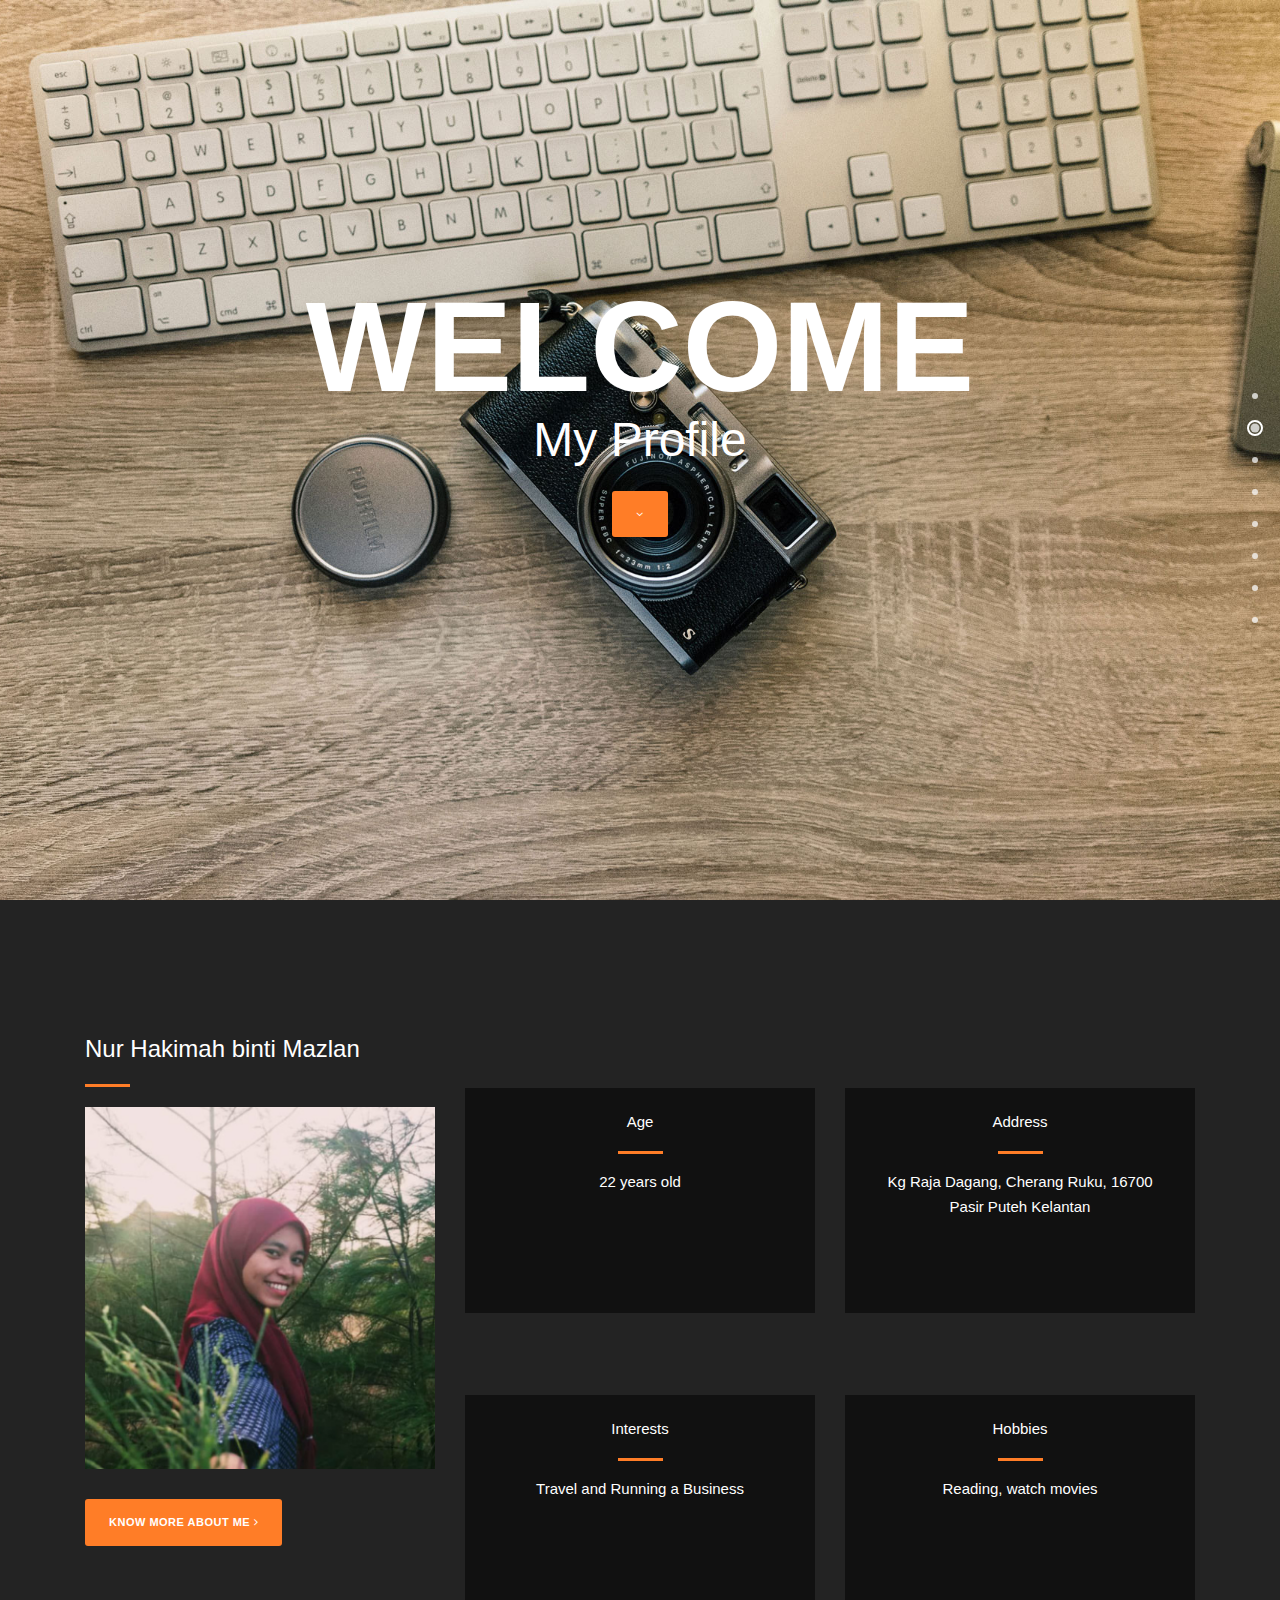
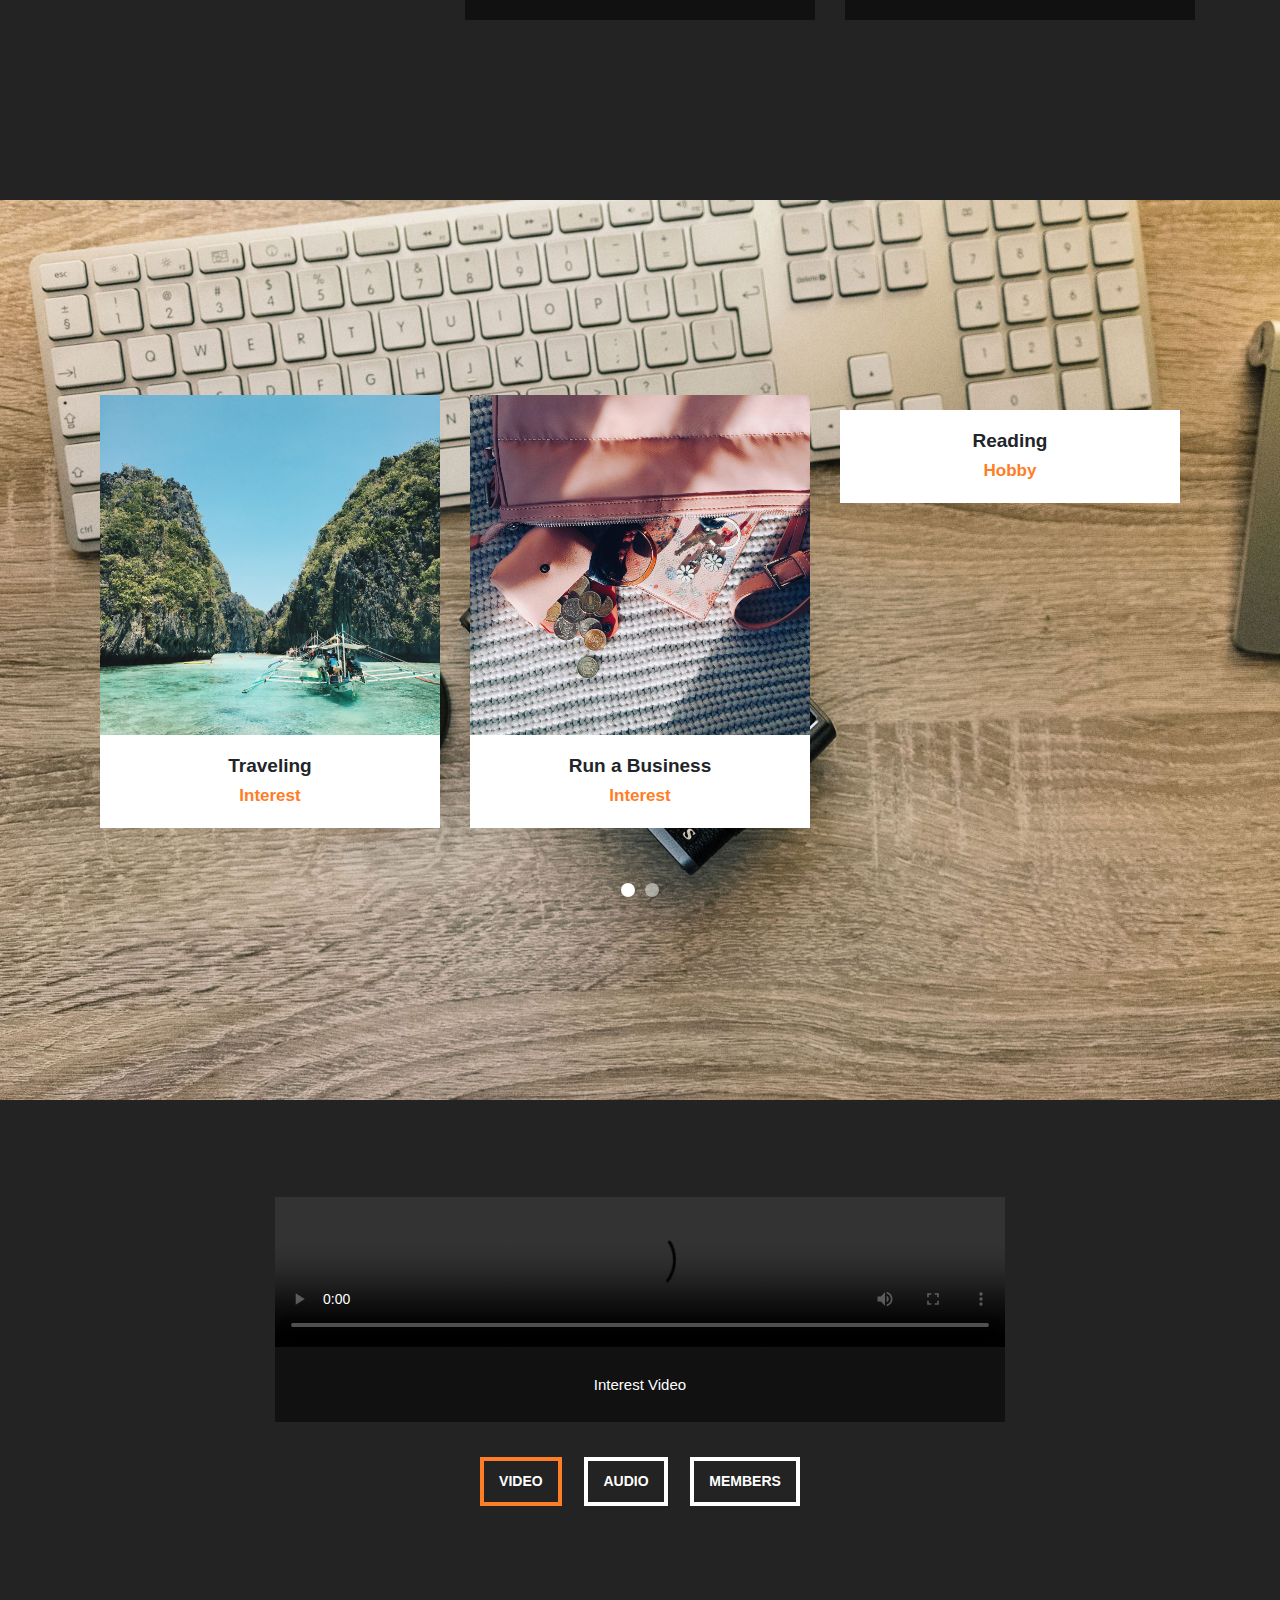
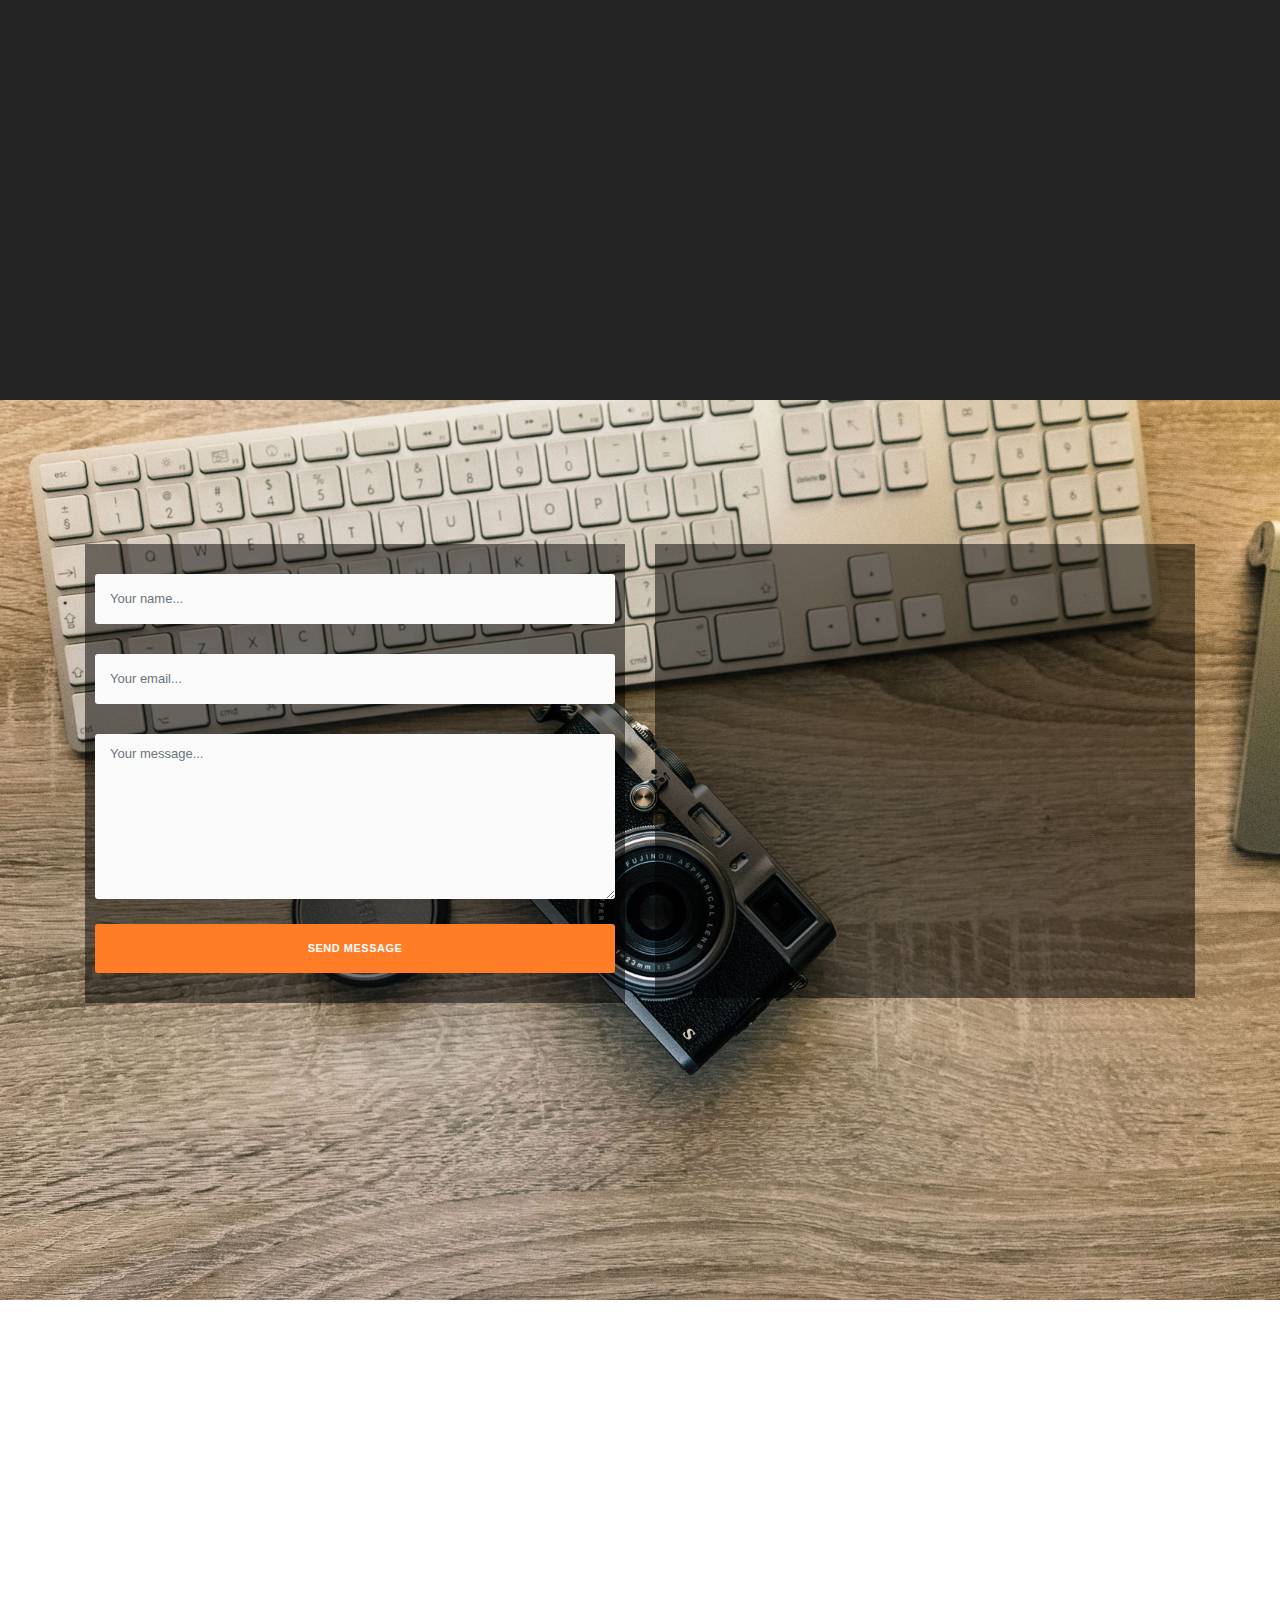
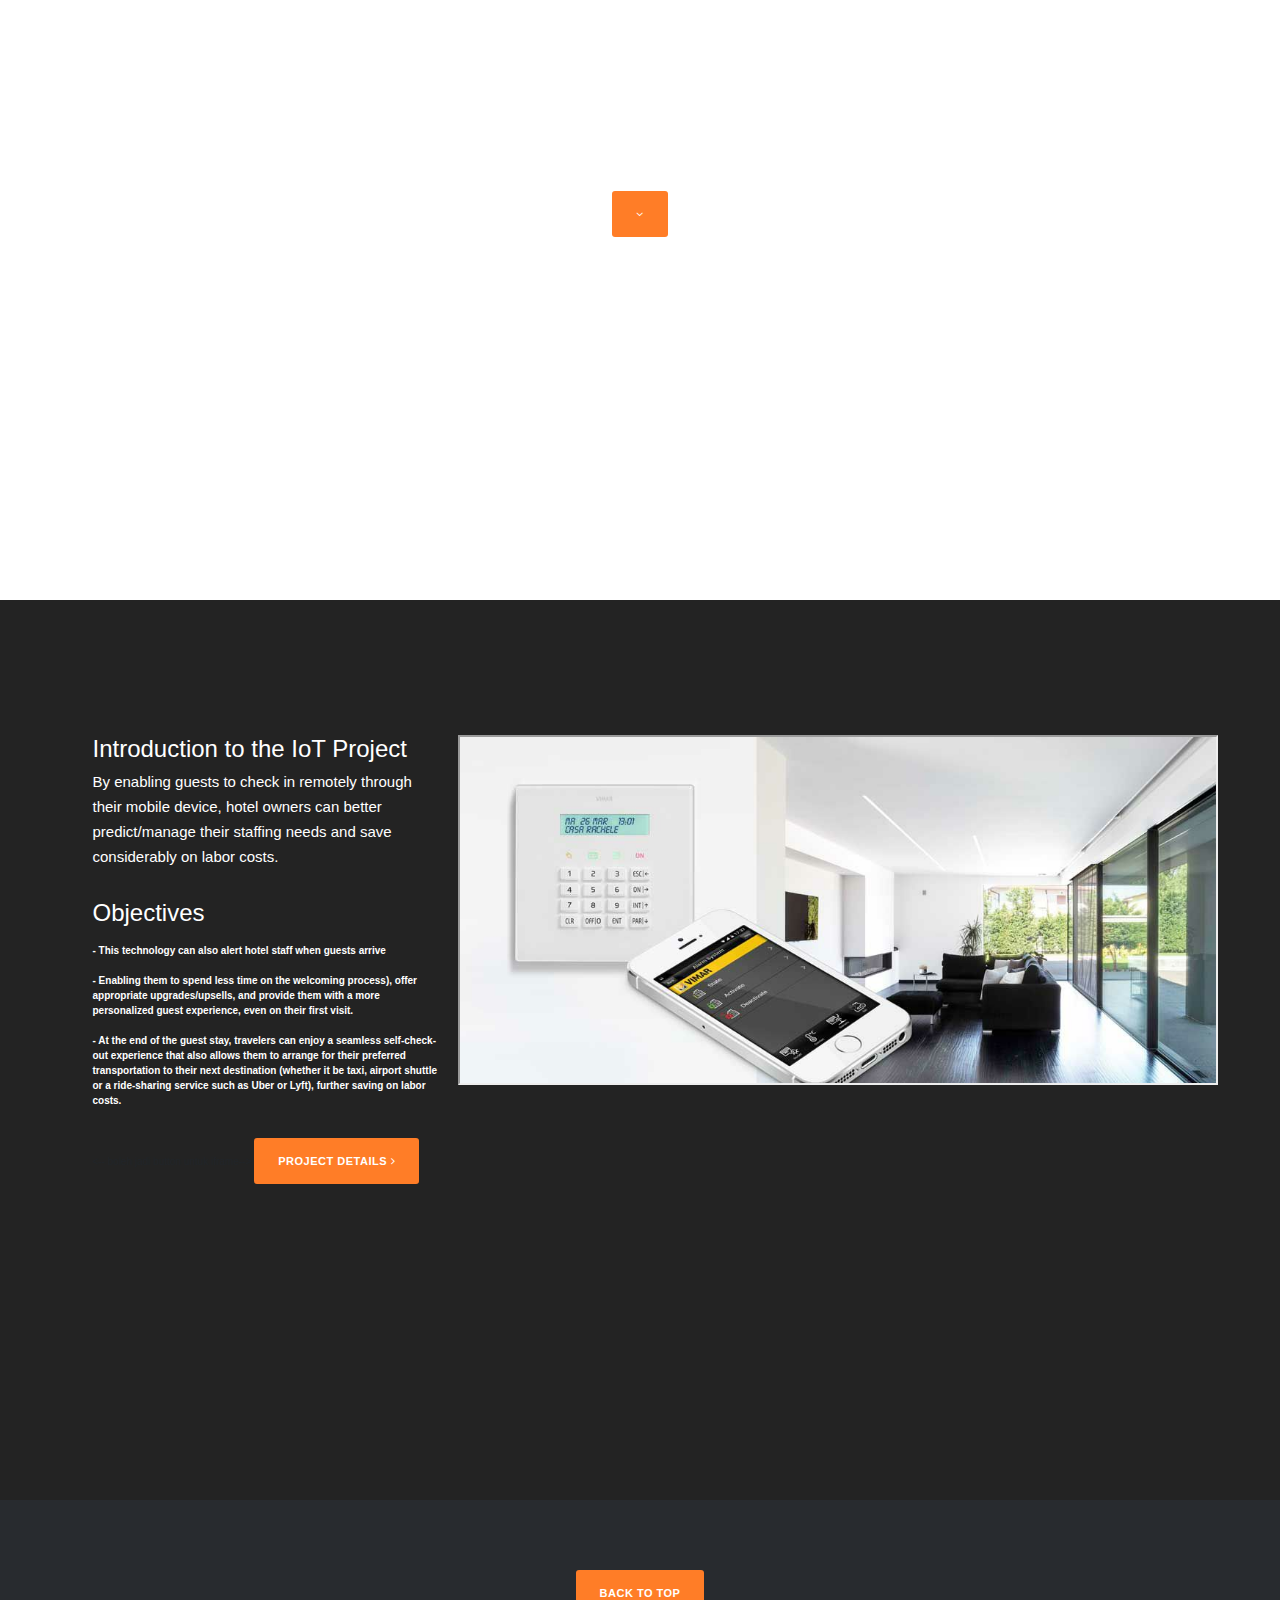
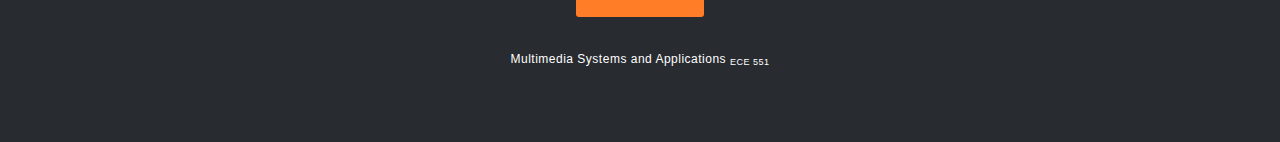
==== index.html @ 0f3e7a12 "hakimah" ====
<!DOCTYPE html>
<html>
    <head>
        <meta charset="utf-8">
        <meta http-equiv="X-UA-Compatible" content="IE=edge,chrome=1">
        <title>Hakimah Mazlan</title>
        <meta name="description" content="">
        <meta name="viewport" content="width=device-width, initial-scale=1">
        <link rel="apple-touch-icon" href="apple-touch-icon.png">

        <link rel="stylesheet" href="css/bootstrap.min.css">
        <link rel="stylesheet" href="css/fontAwesome.css">
        <link rel="stylesheet" href="css/hero-slider.css">
        <link rel="stylesheet" href="css/main.css">
        <link rel="stylesheet" href="css/owl-carousel.css">

        <link href="https://fonts.googleapis.com/css?family=Open+Sans:300,400,600,700,800" rel="stylesheet">

        <script src="js/vendor/modernizr-2.8.3-respond-1.4.2.min.js"></script>
  <!-- Bootstrap core CSS -->
  <link href="https://stackpath.bootstrapcdn.com/bootstrap/4.5.2/css/bootstrap.min.css" rel="stylesheet" />
  <!-- Bootstrap core JavaScript -->
  <script src="https://stackpath.bootstrapcdn.com/bootstrap/4.5.2/js/bootstrap.min.js"></script>
  <script src="https://stackpath.bootstrapcdn.com/bootstrap/4.5.2/js/bootstrap.bundle.min.js"></script>
    </head>

<body>

    <div class="fixed-side-navbar">
        <ul class="nav flex-column">
            <li class="nav-item"><a class="nav-link" data-toggle="modal" data-target="#login"><span>Login</span></a></li>
            <li class="nav-item"><a class="nav-link" href="#home"><span>Welcome</span></a></li>
            <li class="nav-item"><a class="nav-link" href="#profile"><span>Profile</span></a></li>
            <li class="nav-item"><a class="nav-link" href="#portfolio"><span>Interests</span></a></li>
            <li class="nav-item"><a class="nav-link" href="#gallery"><span>Gallery</span></a></li>
            <li class="nav-item"><a class="nav-link" href="#contact-us"><span>Contact Us</span></a></li>
            <li class="nav-item"><a class="nav-link" href="#sectionB"><span>Section B</span></a></li>
            <li class="nav-item"><a class="nav-link" href="#project"><span>Project</span></a></li>
        </ul>
    </div>

    <!-- Modal -->
  <div class="modal fade" id="login" role="dialog">
    <div class="modal-dialog">
    
      <!-- Modal content-->
      <div class="modal-content">
        <div class="modal-header">
            <h4 class="modal-title">Login</h4>
          <button type="button" class="close" data-dismiss="modal">&times;</button>
          
        </div>
        <div class="modal-body">
            <div class="form-group">
                <label for="usr">Name:</label>
                <input type="text" class="form-control" id="usr">
              </div>
              <div class="form-group">
                <label for="pwd">Password:</label>
                <input type="password" class="form-control" id="pwd">
              </div>
        </div>
        <div class="modal-footer">
          <button type="button" class="btn btn-default" data-dismiss="modal">Login</button>
        </div>
      </div>
      
    </div>
  </div>
  

    <div class="parallax-content baner-content" id="home">
        <div class="container">
            <div class="first-content">
                <h1>Welcome</h1>
                <span>My Profile</span>
                <div class="primary-button">
                    <a href="#profile"><i class="fa fa-angle-down" aria-hidden="true"></i></a>
                </div>
            </div>
        </div>
    </div>


    <div class="service-content" id="profile">
        <div class="container">
            <div class="row">
                <div class="col-md-4">
                    <div class="left-text">
                        <h4>Nur Hakimah binti Mazlan</h4>
                        <div class="line-dec"></div>
                        <a href="img/profile.jpg"  data-lightbox="image-1"><img src="img/profiles.png" alt=""></a>
                       
                        <div class="primary-button">
                            <a href="#portfolio">Know more about me  <i class="fa fa-angle-right" aria-hidden="true"></i></a>
                        </div>
                    </div>
                </div>
                <div class="col-md-8">
                    <div class="row">
                        <div class="col-md-6">
                            <div class="service-item">
                                <h4>Age</h4>
                                <div class="line-dec"></div>
                                <p>22 years old</p>
                            </div>
                        </div>
                        <div class="col-md-6">
                            <div class="service-item">
                                <h4>Address</h4>
                                <div class="line-dec"></div>
                                <p>Kg Raja Dagang, Cherang Ruku, 16700 Pasir Puteh Kelantan</p>
                            </div>
                        </div>
                        <div class="col-md-6">
                            <div class="service-item">
                                <h4>Interests</h4>
                                <div class="line-dec"></div>
                                <p>Travel and Running a Business</p>
                            </div>
                        </div>
                        <div class="col-md-6">
                            <div class="service-item">
                                <h4>Hobbies</h4>
                                <div class="line-dec"></div>
                                <p>Reading, watch movies</p>
                            </div>
                        </div>
                    </div>
                </div>                
            </div>
        </div>
    </div>

    
    <div class="parallax-content projects-content" id="portfolio">
        <div class="container">
            <div class="row">
                <div class="col-md-12">
                    <div id="owl-testimonials" class="owl-carousel owl-theme">
                        <div class="item">
                            <div class="testimonials-item">
                                <a href="img/original/interest1.jpg" data-lightbox="image-1"><img src="img/interest1.jpg" alt=""></a>
                                <div class="text-content">
                                    <h4>Traveling</h4>
                                    <span>Interest</span>
                                </div>
                            </div>
                        </div>
                        <div class="item">
                            <div class="testimonials-item">
                                <a href="img/original/interest2.jpg" data-lightbox="image-1"><img src="img/interest2.jpg" alt=""></a>
                                <div class="text-content">
                                    <h4>Run a Business</h4>
                                    <span>Interest</span>
                                </div>
                            </div>
                        </div>
                        <div class="item">
                            <div class="testimonials-item">
                                <a href="img/original/interest3.jpg" data-lightbox="image-1"><img src="img/interest3.jpg" alt=""></a>
                                <div class="text-content">
                                    <h4>Reading</h4>
                                    <span>Hobby</span>
                                </div>
                            </div>
                        </div>
                        <div class="item">
                            <div class="testimonials-item">
                                <a href="img/original/interest4.jpg" data-lightbox="image-1"><img src="img/interest4.jpg" alt=""></a>
                                <div class="text-content">
                                    <h4>Traveling</h4>
                                    <span>Interest</span>
                                </div>
                            </div>
                        </div>
                        <div class="item">
                            <div class="testimonials-item">
                                <a href="img/original/interest5.jpg" data-lightbox="image-1"><img src="img/interest5.jpg" alt=""></a>
                                <div class="text-content">
                                    <h4>Watch movies</h4>
                                    <span>Hobby</span>
                                </div>
                            </div>
                        </div>
                        <div class="item">
                            <div class="testimonials-item">
                                <a href="img/original/interest7.jpg" data-lightbox="image-1"><img src="img/interest7.jpg" alt=""></a>
                                <div class="text-content">
                                    <h4>Traveling</h4>
                                    <span>Interest</span>
                                </div>
                            </div>
                        </div>
                    </div>
                </div>
            </div>
        </div>
    </div>

    <div class="tabs-content" id="gallery">
        <div class="container">
            <div class="row">
                <div class="col-md-8 mx-auto">
                    <div class="wrapper">
                    <section id="first-tab-group" class="tabgroup">
                      <div id="tab1">
                        <div id="video-overlay">
                            <video controls>
                                <source src="img/interest.mp4" type="video/mp4" alt="" title="Interest Video">
                              </video>
                        </div>
                        <p>Interest Video</p>
                      </div>
                      <div id="tab2">
                       
                        <div class="container-audio">
                            <audio controls  loop autoplay>
                                       <source src="img/audio.mp3" type="audio/mp3">
                                       Your browser does not support the audio tag
                                   </audio>
                        </div>
                        <div class="container-audio">
                            <div class="colum1">
                                <div class="row"></div>
                            </div>
                            <div class="colum1">
                                <div class="row"></div>
                            </div>
                            <div class="colum1">
                                <div class="row"></div>
                            </div>
                            <div class="colum1">
                                <div class="row"></div>
                            </div>
                            <div class="colum1">
                                <div class="row"></div>
                            </div>
                            <div class="colum1">
                                <div class="row"></div>
                            </div>
                            <div class="colum1">
                                <div class="row"></div>
                            </div>
                            <div class="colum1">
                                <div class="row"></div>
                            </div>
                            <div class="colum1">
                                <div class="row"></div>
                            </div>
                            <div class="colum1">
                                <div class="row"></div>
                            </div>
                            <div class="colum1">
                                <div class="row"></div>
                            </div>
                            <div class="colum1">
                                <div class="row"></div>
                            </div>
                            <div class="colum1">
                                <div class="row"></div>
                            </div>
                            <div class="colum1">
                                <div class="row"></div>
                            </div>
                            <div class="colum1">
                                <div class="row"></div>
                            </div>
                            <div class="colum1">
                                <div class="row"></div>
                            </div>
                            <div class="colum1">
                                <div class="row"></div>
                            </div>
                            <div class="colum1">
                                <div class="row"></div>
                            </div>
                            <div class="colum1">
                                <div class="row"></div>
                            </div>
                            <div class="colum1">
                                <div class="row"></div>
                            </div>
                            <div class="colum1">
                                <div class="row"></div>
                            </div>
                            <div class="colum1">
                                <div class="row"></div>
                            </div>
                            <div class="colum1">
                                <div class="row"></div>
                            </div>
                        </div>
                        <p>Interest Audio</p>
                      </div>
                      <div id="tab3">
                        <div class="quiz-window">
                              <table>
                                <tr>
                                  <td class="containerImg"> <a href="img/original/1.jpg" data-lightbox="image-1"><img src="img/1.jpg" alt=""></a>
                                    <div class="overlay">
                                        <-- SUPERSCRIPT-->
                                        <div class="text">1<sup>st</sup> Member</div>
                                      </div></td>
                                  <td class="containerImg"> <a href="img/original/2.jpg" data-lightbox="image-1"><img src="img/2.jpg" alt=""></a>
                                    <div class="overlay">
                                        <div class="text">2<sup>nd</sup> Member</div>
                                      </div></td>
                                  <td class="containerImg"> <a href="img/original/3.jpg" data-lightbox="image-1"><img src="img/3.jpg" alt=""></a>
                                    <div class="overlay">
                                        <div class="text">3<sup>rd</sup> Member</div>
                                      </div></td>
                                </tr>

                                <tr class="guiz-awards-row">
                                  <td class="guiz-awards-title">Nurul Jannah Othman</td>
                                  <td class="guiz-awards-title">Nursyawani Mat Nawi</td>
                                  <td class="guiz-awards-title">Nur Hakimah Mazlan</td>
                                </tr>
                                
                            </table>
                          </div>
                          <p>Members</p>
                      </div>
                    </section>
                    <ul class="tabs clearfix" data-tabgroup="first-tab-group">
                      <li><a href="#tab1" class="active">Video</a></li>
                      <li><a href="#tab2">Audio</a></li>
                      <li><a href="#tab3">Members</a></li>
                    </ul>
                    </div>
                </div>
            </div>
        </div>
    </div>


    <div class="parallax-content contact-content" id="contact-us">
        <div class="container">
            <div class="row">
                <div class="col-md-6">
                    <div class="contact-form">
                        <div class="row">
                            <form id="contact" action="" method="post">
                                <div class="row">
                                    <div class="col-md-12">
                                      <fieldset>
                                        <input name="name" type="text" class="form-control" id="name" placeholder="Your name..." required="">
                                      </fieldset>
                                    </div>
                                    <div class="col-md-12">
                                      <fieldset>
                                        <input name="email" type="email" class="form-control" id="email" placeholder="Your email..." required="">
                                      </fieldset>
                                    </div>
                                    <div class="col-md-12">
                                      <fieldset>
                                        <textarea name="message" rows="6" class="form-control" id="message" placeholder="Your message..." required=""></textarea>
                                      </fieldset>
                                    </div>
                                    <div class="col-md-12">
                                      <fieldset>
                                        <button type="submit" id="form-submit" class="btn">Send Message</button>
                                      </fieldset>
                                    </div>
                                </div>
                            </form>
                        </div>
                    </div>
                </div>
                <div class="col-md-6">
                    <div class="map">
                    <!-- How to change your own map point
                           1. Go to Google Maps
                           2. Click on your location point
                           3. Click "Share" and choose "Embed map" tab
                           4. Copy only URL and paste it within the src="" field below
                    -->

                        <iframe src="https://www.google.com/maps/embed?pb=!1m18!1m12!1m3!1d254027.6712408345!2d102.24934281802513!3d5.829895144699268!2m3!1f0!2f0!3f0!3m2!1i1024!2i768!4f13.1!3m3!1m2!1s0x31b69303e22ab74d%3A0x2f40431136950580!2sPasir%20Puteh%2C%20Kelantan!5e0!3m2!1sen!2smy!4v1606134556183!5m2!1sen!2smy" width="100%" height="390" frameborder="0" style="border:0" allowfullscreen></iframe>
                    </div>
                </div>
            </div>
        </div>
    </div>

     <!-- SECTION B-->

    <div class="parallax-content section-content" id="sectionB">
        <div class="container">
            <div class="first-content">
                <h1>Section B</h1>
                <span>Remote Check-In/Check-Out</span>
                <div class="primary-button">
                    <a href="#project"><i class="fa fa-angle-down" aria-hidden="true"></i></a>
                </div>
            </div>
        </div>
    </div>

    <div class="service-content" id="project">
        <div class="container" style="float: left; margin-left: 5%;">
            <div class="row">
                <div class="col-md-4">
                    <div class="left-text">
                        <h4>Introduction to the IoT Project</h4>
                       <p>By enabling guests to check in remotely through their mobile device, hotel owners can better predict/manage their staffing needs and save considerably on labor costs.</p>
                       
                       <ul>
                        <h4>Objectives</h4>
                           <li>- This technology can also alert hotel staff when guests arrive </li>
                           <li>- Enabling them to spend less time on the welcoming process), offer appropriate upgrades/upsells, and provide them with a more personalized guest experience, even on their first visit.</li>
                           <li>- At the end of the guest stay, travelers can enjoy a seamless self-check-out experience that also allows them to arrange for their preferred transportation to their next destination (whether it be taxi, airport shuttle or a ride-sharing service such as Uber or Lyft), further saving on labor costs.
                        </li>
                       </ul>
                        
                  
                        <div class="primary-button"> <--  boleh jadi button untuk iframe-->
                            <a href="#ifrm2">Project Details <i class="fa fa-angle-right" aria-hidden="true"></i></a>
                        </div>
                    </div>
                </div>
                <div class="col-md-8">
                    <div class="row">
                        <iframe name="ifrm" id="ifrm2" src="index2.html" allowtransparency="true" height="350px" width="100%">
                        </iframe>
                    </div>
                </div>                
            </div>
        </div>
    </div>



    <footer>
        <div class="container">
            <div class="row">
                <div class="col-md-12">
                    <div class="primary-button">
                        <a href="#home">Back To Top</a>
                    </div>
                    <!-- SUBSCRIPT -->
                    <p>Multimedia Systems and Applications <sub>ECE 551</sub> </p>
                </div>
            </div>
        </div>
    </footer>



    <script src="https://ajax.googleapis.com/ajax/libs/jquery/1.11.2/jquery.min.js"></script>
    <script>window.jQuery || document.write('<script src="js/vendor/jquery-1.11.2.min.js"><\/script>')</script>
    <script src="js/vendor/bootstrap.min.js"></script>
    <script src="js/plugins.js"></script>
    <script src="js/main.js"></script>
    <script>
        function openCity(cityName) {
            var i;
            var x = document.getElementsByClassName("city");
            for (i = 0; i < x.length; i++) {
               x[i].style.display = "none";  
            }
            document.getElementById(cityName).style.display = "block";  
        }
    </script>

    <script>
        $(document).ready(function(){
          // Add smooth scrolling to all links
          $(".fixed-side-navbar a, .primary-button a").on('click', function(event) {

            // Make sure this.hash has a value before overriding default behavior
            if (this.hash !== "") {
              // Prevent default anchor click behavior
              event.preventDefault();

              // Store hash
              var hash = this.hash;

              // Using jQuery's animate() method to add smooth page scroll
              // The optional number (800) specifies the number of milliseconds it takes to scroll to the specified area
              $('html, body').animate({
                scrollTop: $(hash).offset().top
              }, 800, function(){
           
                // Add hash (#) to URL when done scrolling (default click behavior)
                window.location.hash = hash;
              });
            } // End if
          });
        });
    </script>

</body>
</html>
---- css/hero-slider.css ----
/* -------------------------------- 

Primary style

-------------------------------- */
*, *::after, *::before {
  -webkit-box-sizing: border-box;
  -moz-box-sizing: border-box;
  box-sizing: border-box;
}

html {
  font-size: 62.5%;
}

body {
  font-family: "Open Sans", sans-serif;
  color: #2c343b;
  background-color: #f2f2f2;
}

a {
  color: #d44457;
  text-decoration: none;
}

img {
  max-width: 100%;
}

/* -------------------------------- 

Main Components 

-------------------------------- */
.cd-header {
  position: absolute;
  z-index: 2;
  top: 0;
  left: 0;
  width: 100%;
  height: 50px;
  background-color: #21272c;
  -webkit-font-smoothing: antialiased;
  -moz-osx-font-smoothing: grayscale;
}
@media only screen and (min-width: 768px) {
  .cd-header {
    height: 70px;
    background-color: transparent;
  }
}

#cd-logo {
  float: left;
  margin: 13px 0 0 5%;
}
#cd-logo img {
  display: block;
}
@media only screen and (min-width: 768px) {
  #cd-logo {
    margin: 23px 0 0 5%;
  }
}

.cd-primary-nav {
  /* mobile first - navigation hidden by default, triggered by tap/click on navigation icon */
  float: right;
  margin-right: 5%;
  width: 44px;
  height: 100%;
}
.cd-primary-nav ul {
  position: absolute;
  top: 0;
  left: 0;
  width: 100%;
  -webkit-transform: translateY(-100%);
  -moz-transform: translateY(-100%);
  -ms-transform: translateY(-100%);
  -o-transform: translateY(-100%);
  transform: translateY(-100%);
}
.cd-primary-nav ul.is-visible {
  box-shadow: 0 3px 8px rgba(0, 0, 0, 0.2);
  -webkit-transform: translateY(50px);
  -moz-transform: translateY(50px);
  -ms-transform: translateY(50px);
  -o-transform: translateY(50px);
  transform: translateY(50px);
}
.cd-primary-nav a {
  display: block;
  height: 50px;
  line-height: 50px;
  padding-left: 5%;
  background: #21272c;
  border-top: 1px solid #333c44;
  color: #ffffff;
}
@media only screen and (min-width: 768px) {
  .cd-primary-nav {
    /* reset navigation values */
    width: auto;
    height: auto;
    background: none;
  }
  .cd-primary-nav ul {
    position: static;
    width: auto;
    -webkit-transform: translateY(0);
    -moz-transform: translateY(0);
    -ms-transform: translateY(0);
    -o-transform: translateY(0);
    transform: translateY(0);
    line-height: 70px;
  }
  .cd-primary-nav ul.is-visible {
    -webkit-transform: translateY(0);
    -moz-transform: translateY(0);
    -ms-transform: translateY(0);
    -o-transform: translateY(0);
    transform: translateY(0);
  }
  .cd-primary-nav li {
    display: inline-block;
    margin-left: 1em;
  }
  .cd-primary-nav a {
    display: inline-block;
    height: auto;
    font-weight: 600;
    line-height: normal;
    background: transparent;
    padding: .6em 1em;
    border-top: none;
  }
}

/* -------------------------------- 

Slider

-------------------------------- */
.cd-hero {
  position: relative;
  -webkit-font-smoothing: antialiased;
  -moz-osx-font-smoothing: grayscale;
}

.cd-hero-slider {
  position: relative;
  height: 360px;
  overflow: hidden;
}
.cd-hero-slider li {
  position: absolute;
  top: 0;
  left: 0;
  width: 100%;
  height: 100%;
  -webkit-transform: translateX(100%);
  -moz-transform: translateX(100%);
  -ms-transform: translateX(100%);
  -o-transform: translateX(100%);
  transform: translateX(100%);
}
.cd-hero-slider li.selected {
  /* this is the visible slide */
  position: relative;
  -webkit-transform: translateX(0);
  -moz-transform: translateX(0);
  -ms-transform: translateX(0);
  -o-transform: translateX(0);
  transform: translateX(0);
}
.cd-hero-slider li.move-left {
  /* slide hidden on the left */
  -webkit-transform: translateX(-100%);
  -moz-transform: translateX(-100%);
  -ms-transform: translateX(-100%);
  -o-transform: translateX(-100%);
  transform: translateX(-100%);
}
.cd-hero-slider li.is-moving, .cd-hero-slider li.selected {
  /* the is-moving class is assigned to the slide which is moving outside the viewport */
  -webkit-transition: -webkit-transform 0.5s;
  -moz-transition: -moz-transform 0.5s;
  transition: transform 0.5s;
}
@media only screen and (min-width: 768px) {
  .cd-hero-slider {
    height: 500px;
  }
}
@media only screen and (min-width: 1170px) {
  .cd-hero-slider {
    height: 680px;
  }
}

/* -------------------------------- 

Single slide style

-------------------------------- */
.cd-hero-slider li {
  background-position: center center;
  background-size: cover;
  background-repeat: no-repeat;
}
.cd-hero-slider li:first-of-type {
  background-image: url(../img/slide_01.jpg);
}
.cd-hero-slider li:nth-of-type(2) {
  background-image: url(../img/slide_02.jpg);
}
.cd-hero-slider li:nth-of-type(3) {
  background-image: url(../img/slide_03.jpg);
}
.cd-hero-slider .cd-full-width,
.cd-hero-slider .cd-half-width {
  position: absolute;
  width: 100%;
  height: 100%;
  z-index: 1;
  left: 0;
  top: 0;
  /* this padding is used to align the text */
  padding-top: 80px;
  text-align: center;
  /* Force Hardware Acceleration in WebKit */
  -webkit-backface-visibility: hidden;
  backface-visibility: hidden;
  -webkit-transform: translateZ(0);
  -moz-transform: translateZ(0);
  -ms-transform: translateZ(0);
  -o-transform: translateZ(0);
  transform: translateZ(0);
}
.cd-hero-slider .cd-img-container {
  /* hide image on mobile device */
  display: none;
}
.cd-hero-slider .cd-img-container img {
  position: absolute;
  left: 50%;
  top: 50%;
  bottom: auto;
  right: auto;
  -webkit-transform: translateX(-50%) translateY(-50%);
  -moz-transform: translateX(-50%) translateY(-50%);
  -ms-transform: translateX(-50%) translateY(-50%);
  -o-transform: translateX(-50%) translateY(-50%);
  transform: translateX(-50%) translateY(-50%);
}
.cd-hero-slider .cd-bg-video-wrapper {
  /* hide video on mobile device */
  display: none;
  position: absolute;
  top: 0;
  left: 0;
  width: 100%;
  height: 100%;
  overflow: hidden;
}
.cd-hero-slider .cd-bg-video-wrapper video {
  /* you won't see this element in the html, but it will be injected using js */
  display: block;
  min-height: 100%;
  min-width: 100%;
  max-width: none;
  height: auto;
  width: auto;
  position: absolute;
  left: 50%;
  top: 50%;
  bottom: auto;
  right: auto;
  -webkit-transform: translateX(-50%) translateY(-50%);
  -moz-transform: translateX(-50%) translateY(-50%);
  -ms-transform: translateX(-50%) translateY(-50%);
  -o-transform: translateX(-50%) translateY(-50%);
  transform: translateX(-50%) translateY(-50%);
}
.cd-hero-slider h2, .cd-hero-slider p {
  text-shadow: 0 1px 3px rgba(0, 0, 0, 0.1);
  line-height: 1.2;
  margin: 0 auto 14px;
  color: #ffffff;
  width: 90%;
  max-width: 400px;
}
.cd-hero-slider h2 {
  font-size: 2.4rem;
}
.cd-hero-slider p {
  font-size: 1.4rem;
  line-height: 1.4;
}
.cd-hero-slider .cd-btn {
  display: inline-block;
  padding: 1.2em 1.4em;
  margin-top: .8em;
  background-color: rgba(212, 68, 87, 0.9);
  font-size: 1.3rem;
  font-weight: 700;
  letter-spacing: 1px;
  color: #ffffff;
  text-transform: uppercase;
  box-shadow: 0 3px 6px rgba(0, 0, 0, 0.1);
  -webkit-transition: background-color 0.2s;
  -moz-transition: background-color 0.2s;
  transition: background-color 0.2s;
}
.cd-hero-slider .cd-btn.secondary {
  background-color: rgba(22, 26, 30, 0.8);
}
.cd-hero-slider .cd-btn:nth-of-type(2) {
  margin-left: 1em;
}
.no-touch .cd-hero-slider .cd-btn:hover {
  background-color: #d44457;
}
.no-touch .cd-hero-slider .cd-btn.secondary:hover {
  background-color: #161a1e;
}
@media only screen and (min-width: 768px) {
  .cd-hero-slider .cd-full-width,
  .cd-hero-slider .cd-half-width {
    padding-top: 150px;
  }
  .cd-hero-slider .cd-bg-video-wrapper {
    display: block;
  }
  .cd-hero-slider .cd-half-width {
    width: 45%;
  }
  .cd-hero-slider .cd-half-width:first-of-type {
    left: 5%;
  }
  .cd-hero-slider .cd-half-width:nth-of-type(2) {
    right: 5%;
    left: auto;
  }
  .cd-hero-slider .cd-img-container {
    display: block;
  }
  .cd-hero-slider h2, .cd-hero-slider p {
    max-width: 520px;
  }
  .cd-hero-slider h2 {
    font-size: 2.4em;
    font-weight: 300;
  }
  .cd-hero-slider .cd-btn {
    font-size: 1.4rem;
  }
}
@media only screen and (min-width: 1170px) {
  .cd-hero-slider .cd-full-width,
  .cd-hero-slider .cd-half-width {
    padding-top: 250px;
  }
  .cd-hero-slider h2, .cd-hero-slider p {
    margin-bottom: 20px;
  }
  .cd-hero-slider h2 {
    font-size: 3.2em;
  }
  .cd-hero-slider p {
    font-size: 1.6rem;
  }
}

/* -------------------------------- 

Single slide animation

-------------------------------- */
@media only screen and (min-width: 768px) {
  .cd-hero-slider .cd-half-width {
    opacity: 0;
    -webkit-transform: translateX(40px);
    -moz-transform: translateX(40px);
    -ms-transform: translateX(40px);
    -o-transform: translateX(40px);
    transform: translateX(40px);
  }
  .cd-hero-slider .move-left .cd-half-width {
    -webkit-transform: translateX(-40px);
    -moz-transform: translateX(-40px);
    -ms-transform: translateX(-40px);
    -o-transform: translateX(-40px);
    transform: translateX(-40px);
  }
  .cd-hero-slider .selected .cd-half-width {
    /* this is the visible slide */
    opacity: 1;
    -webkit-transform: translateX(0);
    -moz-transform: translateX(0);
    -ms-transform: translateX(0);
    -o-transform: translateX(0);
    transform: translateX(0);
  }
  .cd-hero-slider .is-moving .cd-half-width {
    /* this is the slide moving outside the viewport 
    wait for the end of the transition on the <li> parent before set opacity to 0 and translate to 40px/-40px */
    -webkit-transition: opacity 0s 0.5s, -webkit-transform 0s 0.5s;
    -moz-transition: opacity 0s 0.5s, -moz-transform 0s 0.5s;
    transition: opacity 0s 0.5s, transform 0s 0.5s;
  }
  .cd-hero-slider li.selected.from-left .cd-half-width:nth-of-type(2),
  .cd-hero-slider li.selected.from-right .cd-half-width:first-of-type {
    /* this is the selected slide - different animation if it's entering from left or right */
    -webkit-transition: opacity 0.4s 0.2s, -webkit-transform 0.5s 0.2s;
    -moz-transition: opacity 0.4s 0.2s, -moz-transform 0.5s 0.2s;
    transition: opacity 0.4s 0.2s, transform 0.5s 0.2s;
  }
  .cd-hero-slider li.selected.from-left .cd-half-width:first-of-type,
  .cd-hero-slider li.selected.from-right .cd-half-width:nth-of-type(2) {
    /* this is the selected slide - different animation if it's entering from left or right */
    -webkit-transition: opacity 0.4s 0.4s, -webkit-transform 0.5s 0.4s;
    -moz-transition: opacity 0.4s 0.4s, -moz-transform 0.5s 0.4s;
    transition: opacity 0.4s 0.4s, transform 0.5s 0.4s;
  }
  .cd-hero-slider .cd-full-width h2,
  .cd-hero-slider .cd-full-width p,
  .cd-hero-slider .cd-full-width .cd-btn {
    opacity: 0;
    -webkit-transform: translateX(100px);
    -moz-transform: translateX(100px);
    -ms-transform: translateX(100px);
    -o-transform: translateX(100px);
    transform: translateX(100px);
  }
  .cd-hero-slider .move-left .cd-full-width h2,
  .cd-hero-slider .move-left .cd-full-width p,
  .cd-hero-slider .move-left .cd-full-width .cd-btn {
    opacity: 0;
    -webkit-transform: translateX(-100px);
    -moz-transform: translateX(-100px);
    -ms-transform: translateX(-100px);
    -o-transform: translateX(-100px);
    transform: translateX(-100px);
  }
  .cd-hero-slider .selected .cd-full-width h2,
  .cd-hero-slider .selected .cd-full-width p,
  .cd-hero-slider .selected .cd-full-width .cd-btn {
    /* this is the visible slide */
    opacity: 1;
    -webkit-transform: translateX(0);
    -moz-transform: translateX(0);
    -ms-transform: translateX(0);
    -o-transform: translateX(0);
    transform: translateX(0);
  }
  .cd-hero-slider li.is-moving .cd-full-width h2,
  .cd-hero-slider li.is-moving .cd-full-width p,
  .cd-hero-slider li.is-moving .cd-full-width .cd-btn {
    /* this is the slide moving outside the viewport 
    wait for the end of the transition on the li parent before set opacity to 0 and translate to 100px/-100px */
    -webkit-transition: opacity 0s 0.5s, -webkit-transform 0s 0.5s;
    -moz-transition: opacity 0s 0.5s, -moz-transform 0s 0.5s;
    transition: opacity 0s 0.5s, transform 0s 0.5s;
  }
  .cd-hero-slider li.selected h2 {
    -webkit-transition: opacity 0.4s 0.2s, -webkit-transform 0.5s 0.2s;
    -moz-transition: opacity 0.4s 0.2s, -moz-transform 0.5s 0.2s;
    transition: opacity 0.4s 0.2s, transform 0.5s 0.2s;
  }
  .cd-hero-slider li.selected p {
    -webkit-transition: opacity 0.4s 0.3s, -webkit-transform 0.5s 0.3s;
    -moz-transition: opacity 0.4s 0.3s, -moz-transform 0.5s 0.3s;
    transition: opacity 0.4s 0.3s, transform 0.5s 0.3s;
  }
  .cd-hero-slider li.selected .cd-btn {
    -webkit-transition: opacity 0.4s 0.4s, -webkit-transform 0.5s 0.4s, background-color 0.2s 0s;
    -moz-transition: opacity 0.4s 0.4s, -moz-transform 0.5s 0.4s, background-color 0.2s 0s;
    transition: opacity 0.4s 0.4s, transform 0.5s 0.4s, background-color 0.2s 0s;
  }
}
/* -------------------------------- 

Slider navigation

-------------------------------- */
.cd-slider-nav {
  display: none;
  position: absolute;
  width: 100%;
  bottom: 0;
  z-index: 2;
  text-align: center;
  height: 55px;
  background-color: rgba(0, 1, 1, 0.5);
}
.cd-slider-nav nav, .cd-slider-nav ul, .cd-slider-nav li, .cd-slider-nav a {
  height: 100%;
}
.cd-slider-nav nav {
  display: inline-block;
  position: relative;
}
.cd-slider-nav .cd-marker {
  position: absolute;
  bottom: 0;
  left: 0;
  width: 60px;
  height: 100%;
  color: #d44457;
  background-color: #ffffff;
  box-shadow: inset 0 2px 0 currentColor;
  -webkit-transition: -webkit-transform 0.2s, box-shadow 0.2s;
  -moz-transition: -moz-transform 0.2s, box-shadow 0.2s;
  transition: transform 0.2s, box-shadow 0.2s;
}
.cd-slider-nav .cd-marker.item-2 {
  -webkit-transform: translateX(100%);
  -moz-transform: translateX(100%);
  -ms-transform: translateX(100%);
  -o-transform: translateX(100%);
  transform: translateX(100%);
}
.cd-slider-nav .cd-marker.item-3 {
  -webkit-transform: translateX(200%);
  -moz-transform: translateX(200%);
  -ms-transform: translateX(200%);
  -o-transform: translateX(200%);
  transform: translateX(200%);
}
.cd-slider-nav .cd-marker.item-4 {
  -webkit-transform: translateX(300%);
  -moz-transform: translateX(300%);
  -ms-transform: translateX(300%);
  -o-transform: translateX(300%);
  transform: translateX(300%);
}
.cd-slider-nav .cd-marker.item-5 {
  -webkit-transform: translateX(400%);
  -moz-transform: translateX(400%);
  -ms-transform: translateX(400%);
  -o-transform: translateX(400%);
  transform: translateX(400%);
}
.cd-slider-nav ul::after {
  clear: both;
  content: "";
  display: table;
}
.cd-slider-nav li {
  display: inline-block;
  width: 60px;
  float: left;
}
.cd-slider-nav li.selected a {
  color: #2c343b;
}
.no-touch .cd-slider-nav li.selected a:hover {
  background-color: transparent;
}
.cd-slider-nav a {
  display: block;
  position: relative;
  padding-top: 35px;
  font-size: 1rem;
  font-weight: 700;
  color: #a8b4be;
  -webkit-transition: background-color 0.2s;
  -moz-transition: background-color 0.2s;
  transition: background-color 0.2s;
}
.cd-slider-nav a::before {
  content: '';
  position: absolute;
  width: 24px;
  height: 24px;
  top: 8px;
  left: 50%;
  right: auto;
  -webkit-transform: translateX(-50%);
  -moz-transform: translateX(-50%);
  -ms-transform: translateX(-50%);
  -o-transform: translateX(-50%);
  transform: translateX(-50%);
}
.no-touch .cd-slider-nav a:hover {
  background-color: rgba(0, 1, 1, 0.5);
}
.cd-slider-nav li:first-of-type a::before {
  background-position: 0 0;
}
.cd-slider-nav li.selected:first-of-type a::before {
  background-position: 0 -24px;
}
.cd-slider-nav li:nth-of-type(2) a::before {
  background-position: -24px 0;
}
.cd-slider-nav li.selected:nth-of-type(2) a::before {
  background-position: -24px -24px;
}
.cd-slider-nav li:nth-of-type(3) a::before {
  background-position: -48px 0;
}
.cd-slider-nav li.selected:nth-of-type(3) a::before {
  background-position: -48px -24px;
}
.cd-slider-nav li:nth-of-type(4) a::before {
  background-position: -72px 0;
}
.cd-slider-nav li.selected:nth-of-type(4) a::before {
  background-position: -72px -24px;
}
.cd-slider-nav li:nth-of-type(5) a::before {
  background-position: -96px 0;
}
.cd-slider-nav li.selected:nth-of-type(5) a::before {
  background-position: -96px -24px;
}
@media only screen and (min-width: 768px) {
  .cd-slider-nav {
    height: 80px;
  }
  .cd-slider-nav .cd-marker,
  .cd-slider-nav li {
    width: 95px;
  }
  .cd-slider-nav a {
    padding-top: 48px;
    font-size: 1.1rem;
    text-transform: uppercase;
  }
  .cd-slider-nav a::before {
    top: 18px;
  }
}

/* -------------------------------- 

Main content

-------------------------------- */
.cd-main-content {
  width: 90%;
  max-width: 768px;
  margin: 0 auto;
  padding: 2em 0;
}
.cd-main-content p {
  font-size: 1.4rem;
  line-height: 1.8;
  color: #999999;
  margin: 2em 0;
}
@media only screen and (min-width: 1170px) {
  .cd-main-content {
    padding: 3em 0;
  }
  .cd-main-content p {
    font-size: 1.6rem;
  }
}

/* -------------------------------- 

Javascript disabled

-------------------------------- */
.no-js .cd-hero-slider li {
  display: none;
}
.no-js .cd-hero-slider li.selected {
  display: block;
}

.no-js .cd-slider-nav {
  display: none;
}
---- css/main.css ----
/*

Vanilla Template

https://templatemo.com/tm-526-vanilla

*/

p {
  font-size: 15px;
  line-height: 25px;
}

section {
  padding: 25px 0 35px;
  background: #fff;
}

body { 
  position: relative; /* we need this for the scrollspy */ 
  font-size: 14px;
}

a { color: #3CC; }

a:hover { color: #FF0; }

/*----------
  NAV
----------*/

.fixed-side-navbar {
  position: fixed;
  top: 50%;
  right: 0;
  z-index: 99999;
  margin-top: -100px;
  text-align: right;
  padding: 30px 0;
  -webkit-transition: all .3s;
  transition: all .3s;
}
.fixed-side-navbar:hover {
  background: transparent;
}
.fixed-side-navbar:hover .nav > li > a > span {
  color: rgba(0, 0, 0, 0.5);
  display: block;
  background-color: #fff;
  text-align: center;
  text-transform: uppercase;
  font-size: 12px;
  padding: 2px 12px;
  border-radius: 15px;
}
.fixed-side-navbar .nav > li a.active {
  background-color: transparent;
  color: black;
}
.fixed-side-navbar .nav > li a.active:after {
  -webkit-transform: scale(0.9);
          transform: scale(0.9);
}
.fixed-side-navbar .nav > li a.active:before {
  content: '';
  position: absolute;
  top: 50%;
  right: 17px;
  margin-top: -8px;
  width: 16px;
  height: 16px;
  background: transparent;
  border: 2px solid #fff;
  border-radius: 10px;
}
.nav>li {
  position: relative;
  display: block;
}
.fixed-side-navbar .nav > li a {
  color: #fff;
  min-height: 32px;
  background: transparent;
  padding: 5px 45px 5px 25px;
  border-right: none;
}
.fixed-side-navbar .nav > li a span {
  display: none;
  -webkit-transition: all .2s;
  transition: all .2s;
}
.fixed-side-navbar .nav > li a:after {
  content: '';
  position: absolute;
  top: 50%;
  right: 20px;
  margin-top: -5px;
  width: 10px;
  height: 10px;
  border-radius: 10px;
  background: rgba(250, 250, 250, 0.75);
  -webkit-transition: all .3s;
  transition: all .3s;
  -webkit-transform: scale(0.6);
          transform: scale(0.6);
}
.fixed-side-navbar .nav > li a:hover {
  background-color: transparent;
  border-top-left-radius: 5px;
  border-bottom-left-radius: 5px;
  border-color: black;
  boder-right: 0;
}
.fixed-side-navbar .nav > li a:hover > span {
  color: black;
  display: block;
}

.fadeInRight {
  -webkit-animation-name: fadeInRight;
          animation-name: fadeInRight;
}


.primary-button a {
  display: inline-block;
  background-color: #ff7d27;
  padding: 15px 24px;
  border-radius: 3px;
  text-transform: uppercase;
  font-size: 11px;
  color: #fff;
  font-weight: 700;
  text-decoration: none;
  letter-spacing: 0.5px;
}


.parallax-content {
  width: 100%;
  min-height: 100vh;
  background-size: cover;
}


.baner-content {
  padding-top: 30vh;
  text-align: center;
  background-image: url(../img/wallpaper.jpg);
}

.baner-content h1 {
  margin-top: 0px;
  font-size: 128px;
  color: #fff;
  font-weight: 900;
  text-transform: uppercase;
  margin-bottom: 0px;
}

.baner-content em {
  color: #ff7d27;
  font-weight: 600;
  font-style: normal;
}

.baner-content span {
  display: inline-block;
  margin-top: -20px;
  font-weight: 300;
  font-size: 48px;
  color: #fff;
}

.baner-content .primary-button {
  margin-top: 15px;
}



.service-content {
  padding-left: 15px;
  padding-right: 15px;
  padding-top: 15vh;
  /* background-image: url(../img/2nd-section.jpg); */
  background-attachment: fixed;
  background-color: #232323;
  min-height: 100vh;
  background-size: cover;
  background-position: center center;
}

.service-content .left-text h4 {
  font-size: 24px;
  font-weight: 500;
  color: #fff;
}

h4, .h4 {
  font-size: 18px;
}

.service-content .left-text .line-dec {
  width: 45px;
  height: 3px;
  background-color: #ff7d27;
  margin: 20px 0px 20px 0px;
}

.service-content .left-text p {
  color: #fff;
}

.service-content .left-text ul {
  padding: 0;
  margin-top: 30px;
  list-style: none;
}

.service-content .left-text ul li {
  margin: 15px 0px;
  font-weight: 600;
  color: #fff;
}

.service-content .left-text .primary-button {
  margin: 30px 0px;
}

.service-content .service-item {
  background-color: rgba(0, 0, 0, 0.5);
  padding: 25px 30px;
  text-align: center;
  color: #fff;
  margin-bottom: 30px;
  margin-top: 15%;
  height: 25vh;
}

.service-content .service-item .line-dec {
  width: 45px;
  height: 3px;
  background-color: #ff7d27;
  margin: 20px auto 15px auto;
}



.projects-content {
  padding-top: 20vh;
  background-image: url(../img/wallpaper.jpg);
}

.projects-content .item img {
  width: 100%;
}

.projects-content .item {
  margin: 15px;
}

.projects-content .item .text-content {
  background-color: #fff;
  text-align: center;
  padding: 20px;
}

.projects-content .item .text-content h4 {
  margin-top: 0px;
  font-size: 19px;
  font-weight: 600;
}

.projects-content .item .text-content span {
  font-style: normal;
  font-size: 17px;
  font-weight: 700;
  color: #ff7d27;
}

.owl-pagination {
  margin-top: 40px;
  opacity: 1;
  display: inline-block;
}

.owl-page span {
  display: block;
  width: 14px;
  height: 14px;
  margin: 0px 5px;
  filter: alpha(opacity=50);
  opacity: 0.5;
  -webkit-border-radius: 20px;
  -moz-border-radius: 20px;
  border-radius: 20px;
  background: #fff;
}


.tabs-content {
  padding-left: 15px;
  padding-right: 15px;
  padding-top: 8vh;
  /* background-image: url(../img/4th-section.jpg); */
  background-color: #232323;
  background-attachment: fixed;
  min-height: 100vh;
  background-size: cover;
  background-position: center center;
}

.tabs-content h4{
  color: white;
  text-align: center;
  margin-top: 5%;
  letter-spacing: 0.5px;
}

section {
  background-color: transparent;
  padding-bottom: 15px;
}

.wrapper {
  text-align: center;
}

.tabs {
  list-style: none;
  margin: 0px;
  padding: 0px;
}

.tabs li {
  display: inline-block;
  text-align: center;
  margin: 10px;
}

.tabs a {
  display:block;
  text-align:center;
  text-decoration:none;
  text-transform:uppercase;
  color:#fff;
  font-size: 14px;
  font-weight: 700;
  padding:10px 15px;
  border:4px solid #fff;
}

.tabs a:hover {
  color: #ff7d27;
}

.tabs .active {
  border:4px solid #ff7d27;
}

.tabgroup div  {

}

.tabgroup p {
  background-color: rgba(0, 0, 0, 0.5);
  color: #fff;
  padding: 25px;
}

.clearfix:after {
  content:"";
  display:table;
  clear:both;
}


.contact-content {
  padding-left: 15px;
  padding-right: 15px;
  padding-top: 16vh;
  background-image: url(../img/wallpaper.jpg);
}

.contact-form {
  background-color: rgba(0, 0, 0, 0.5);
  padding: 30px 25px;
  margin-bottom: 30px;
}

#contact input {
  border-radius: 3px;
  padding-left: 15px;
  font-size: 13px;
  color: #232323;
  background-color: rgba(250, 250, 250, 1);
  outline: none;
  border: none;
  box-shadow: none;
  line-height: 50px;
  height: 50px;
  width: 100%;
  margin-bottom: 30px;
}

#contact textarea {
  border-radius: 3px;
  padding-left: 15px;
  padding-top: 10px;
  font-size: 13px;
  color: #232323;
  background-color: rgba(250, 250, 250, 1);
  outline: none;
  border: none;
  box-shadow: none;
  height: 165px;
  max-height: 220px;
  width: 100%;
  margin-bottom: 25px;
}

#contact button {
  display: inline-block;
  background-color: #ff7d27;
  padding: 15px 24px;
  width: 100%;
  border-radius: 3px;
  text-transform: uppercase;
  font-size: 11px;
  color: #fff;
  font-weight: 700;
  text-decoration: none;
  letter-spacing: 0.5px;
}

.map {
  margin-bottom: 30px;
  width: 100%;
  background-color: rgba(0, 0, 0, 0.5);
  padding: 30px 20px;
}



footer {
  text-align: center;
  background-color: #282b2f;
  padding: 70px 0px;
}

footer .primary-button {
  margin-bottom: 30px;
}

footer ul {
  padding: 0px;
  margin: 0px;
  list-style: none;
}

footer ul li {
  display: inline-block;
  margin: 0px 4px;
}

footer ul li a {
  width: 40px;
  height: 40px;
  line-height: 40px;
  text-align: center;
  display: inline-block;
  background-color: #ff7d27;
  color: #282b2f;
  border-radius: 50%;
  text-decoration: none;
  transition: all 0.5s;
  font-size: 17px;
}

footer ul li a:hover {
  color: #282b2f;
  background-color: #ff8e43;
}

footer p {
  font-size: 12px;
  color: #fff;
  margin-top: 15px;
  color: #fff;
  letter-spacing: 0.5px;
  margin-bottom: 0px;
}

footer em {
  color: #ff8e43;
  font-weight: 600;
  font-style: normal;
}

@media (max-width: 767px){
  
  .baner-content {
    padding-top: 30vh;
  }

  .baner-content h1 {
    font-size: 64px;
  }

  .baner-content em {
  }

  .baner-content span {
    font-size: 24px;
  }

  .baner-content .primary-button {
    margin-top: 15px;
  }

  .section-content {
    padding-top: 30vh;
  }

  .section-content h1 {
    font-size: 64px;
  }

  .section-content em {
  }

  .section-content span {
    font-size: 24px;
  }

  .section-content .primary-button {
    margin-top: 15px;
  }

  .service-content {
    padding-top: 5vh;
    text-align: center;
  }

  .service-content .left-text .line-dec {
    width: 45px;
    height: 3px;
    background-color: #ff7d27;
    margin: 20px auto 20px auto;
  }

  .service-content .left-text ul {
    text-align: left;
  }

  .service-content .service-item {
    background-color: rgba(0, 0, 0, 0.5);
    padding: 25px 30px;
    text-align: center;
    color: #fff;
    margin-bottom: 30px;
  }

}

@media (min-width: 1200px) {
  .container {
    max-width: 1170px;
  }
}

/* LIGHT BOX */

body:after {
  content: url(../img/close.png) url(../img/loading.gif) url(../img/prev.png) url(../img/next.png);
  display: none;
}

body.lb-disable-scrolling {
  overflow: hidden;
}

.lightboxOverlay {
  position: absolute;
  top: 0;
  left: 0;
  z-index: 99999;
  background-color: black;
  filter: progid:DXImageTransform.Microsoft.Alpha(Opacity=80);
  opacity: 0.8;
  display: none;
}

.lightbox {
  position: absolute;
  top: 0;
  left: 0;
  width: 100%;
  z-index: 100000;
  text-align: center;
  line-height: 0;
  font-weight: normal;
}

.lightbox .lb-image {
  display: block;
  height: auto;
  max-width: inherit;
  max-height: none;
  border-radius: 3px;

  /* Image border */
  border: 4px solid white;
}

.lightbox a img {
  border: none;
}

.lb-outerContainer {
  position: relative;
  *zoom: 1;
  width: 250px;
  height: 250px;
  margin: 0 auto;
  border-radius: 4px;

  /* Background color behind image.
     This is visible during transitions. */
  background-color: white;
}

.lb-outerContainer:after {
  content: "";
  display: table;
  clear: both;
}

.lb-loader {
  position: absolute;
  top: 43%;
  left: 0;
  height: 25%;
  width: 100%;
  text-align: center;
  line-height: 0;
}

.lb-cancel {
  display: block;
  width: 32px;
  height: 32px;
  margin: 0 auto;
  background: url(../img/loading.gif) no-repeat;
}

.lb-nav {
  position: absolute;
  top: 0;
  left: 0;
  height: 100%;
  width: 100%;
  z-index: 10;
}

.lb-container > .nav {
  left: 0;
}

.lb-nav a {
  outline: none;
  background-image: url('[data-uri]');
}

.lb-prev, .lb-next {
  height: 100%;
  cursor: pointer;
  display: block;
}

.lb-nav a.lb-prev {
  width: 34%;
  left: 0;
  float: left;
  background: url(../img/prev.png) left 48% no-repeat;
  filter: progid:DXImageTransform.Microsoft.Alpha(Opacity=0);
  opacity: 0;
  -webkit-transition: opacity 0.6s;
  -moz-transition: opacity 0.6s;
  -o-transition: opacity 0.6s;
  transition: opacity 0.6s;
}

.lb-nav a.lb-prev:hover {
  filter: progid:DXImageTransform.Microsoft.Alpha(Opacity=100);
  opacity: 1;
}

.lb-nav a.lb-next {
  width: 64%;
  right: 0;
  float: right;
  background: url(../img/next.png) right 48% no-repeat;
  filter: progid:DXImageTransform.Microsoft.Alpha(Opacity=0);
  opacity: 0;
  -webkit-transition: opacity 0.6s;
  -moz-transition: opacity 0.6s;
  -o-transition: opacity 0.6s;
  transition: opacity 0.6s;
}

.lb-nav a.lb-next:hover {
  filter: progid:DXImageTransform.Microsoft.Alpha(Opacity=100);
  opacity: 1;
}

.lb-dataContainer {
  margin: 0 auto;
  padding-top: 5px;
  *zoom: 1;
  width: 100%;
  -moz-border-radius-bottomleft: 4px;
  -webkit-border-bottom-left-radius: 4px;
  border-bottom-left-radius: 4px;
  -moz-border-radius-bottomright: 4px;
  -webkit-border-bottom-right-radius: 4px;
  border-bottom-right-radius: 4px;
}

.lb-dataContainer:after {
  content: "";
  display: table;
  clear: both;
}

.lb-data {
  padding: 0 4px;
  color: #ccc;
}

.lb-data .lb-details {
  width: 85%;
  float: left;
  text-align: left;
  line-height: 1.1em;
}

.lb-data .lb-caption {
  font-size: 13px;
  font-weight: bold;
  line-height: 1em;
}

.lb-data .lb-caption a {
  color: #4ae;
}

.lb-data .lb-number {
  display: block;
  clear: left;
  padding-bottom: 1em;
  font-size: 12px;
  color: #999999;
}

.lb-data .lb-close {
  display: block;
  float: right;
  width: 30px;
  height: 30px;
  background: url(../img/close.png) top right no-repeat;
  text-align: right;
  outline: none;
  filter: progid:DXImageTransform.Microsoft.Alpha(Opacity=70);
  opacity: 0.7;
  -webkit-transition: opacity 0.2s;
  -moz-transition: opacity 0.2s;
  -o-transition: opacity 0.2s;
  transition: opacity 0.2s;
}

.lb-data .lb-close:hover {
  cursor: pointer;
  filter: progid:DXImageTransform.Microsoft.Alpha(Opacity=100);
  opacity: 1;
}

#player-overlay {
  position: absolute;
  top: 0;
  left: 0;
  width: 100%;
  height: 100%;
  background-color: #000;
  z-index: 999;
}

video {
  display: block;
  width: 100%;
  height: auto;
}

.overlay {
  position: absolute;
  top: 0;
  bottom: 0;
  left: 0;
  right: 0;
  height: 100%;
  width: 100%;
  opacity: 0;
  transition: .5s ease;
  background-color: #797979;
}

.containerImg{
  position: relative;
}

.containerImg:hover .overlay {
  opacity: 0.7;
}

.text{
  color: white;
  font-size: 20px;
  position: absolute;
  top: 50%;
  left: 50%;
  -webkit-transform: translate(-50%, -50%);
  -ms-transform: translate(-50%, -50%);
  transform: translate(-50%, -50%);
  text-align: center;
}

.container-audio {
  width: 100%;
  height: auto;
  padding: 20px;
  border-radius: 5px;
  background-color: #eee;
  color: #444;
  margin: 20px auto;
  overflow: hidden;
}
audio {
width:100%;
}
audio:nth-child(2), audio:nth-child(4), audio:nth-child(6) {
  margin: 0;
}
.container-audio .colum1 {
  width: 23px;
  height: 5em;
  border-radius: 5px;
  margin: 0 10px 0 0;
  display: inline-block;
  position: relative;
}
.container-audio .colum1:last-child {
  margin: 0;
}
.container-audio .colum1 .row {
  width: 100%;
  height: 100%;
  border-radius: 5px;
  background: linear-gradient(to up, #7700aa, #8800ff);
  position: absolute;
  -webkit-animation: Rofa 10s infinite ease-in-out;
  animation: Rofa 10s infinite ease-in-out;
  bottom: 0;
}
.container-audio .colum1:nth-of-type(1) .row {
  -webkit-animation-delay: 3.99s;
  animation-delay: 3.99s;
}
.container-audio .colum1:nth-of-type(2) .row {
  -webkit-animation-delay: 3.80s;
  animation-delay: 3.80s;
}
.container-audio .colum1:nth-of-type(3) .row {
  -webkit-animation-delay: 3.70s;
  animation-delay: 3.70s;
}
.container-audio .colum1:nth-of-type(4) .row {
  -webkit-animation-delay: 3.60s;
  animation-delay: 3.60s;
}
.container-audio .colum1:nth-of-type(5) .row {
  -webkit-animation-delay: 3.50s;
  animation-delay: 3.50s;
}
.container-audio .colum1:nth-of-type(6) .row {
  -webkit-animation-delay: 3.40s;
  animation-delay: 3.40s;
}
.container-audio .colum1:nth-of-type(7) .row {
  -webkit-animation-delay: 3.30s;
  animation-delay: 3.30s;
}
.container-audio .colum1:nth-of-type(8) .row {
  -webkit-animation-delay: 3.20s;
  animation-delay: 3.20s;
}
.container-audio .colum1:nth-of-type(9) .row {
  -webkit-animation-delay: 3.10s;
  animation-delay: 3.10s;
}
.container-audio .colum1:nth-of-type(10) .row {
  -webkit-animation-delay: 2.1s;
  animation-delay: 2.1s;
}
.container-audio .colum1:nth-of-type(11) .row {
  -webkit-animation-delay: 2.1s;
  animation-delay: 2.1s;
}
.container-audio .colum1:nth-of-type(12) .row {
  -webkit-animation-delay: 2.10s;
  animation-delay: 2.10s;
}
.container-audio .colum1:nth-of-type(13) .row {
  -webkit-animation-delay: 2.20s;
  animation-delay: 2.20s;
}
.container-audio .colum1:nth-of-type(14) .row {
  -webkit-animation-delay: 1.30s;
  animation-delay: 1.30s;
}
.container-audio .colum1:nth-of-type(15) .row {
  -webkit-animation-delay: 1.40s;
  animation-delay: 1.40s;
}
.container-audio .colum1:nth-of-type(16) .row {
  -webkit-animation-delay: 1.50s;
  animation-delay: 1.50s;
}
.container-audio .colum1:nth-of-type(17) .row {
  -webkit-animation-delay: 1.60s;
  animation-delay: 1.60s;
}
.container-audio .colum1:nth-of-type(18) .row {
  -webkit-animation-delay: 1.70s;
  animation-delay: 1.70s;
}
.container-audio .colum1:nth-of-type(19) .row {
  -webkit-animation-delay: 1.80s;
  animation-delay: 1.80s;
}
.container-audio .colum1:nth-of-type(20) .row {
  -webkit-animation-delay: 2s;
  animation-delay: 2s;
}

@-webkit-keyframes Rofa {
  0% {
      height: 0%;
      -webkit-transform: translatey(0);
      transform: translatey(0);
      background-color: yellow;
  }

  5% {
      height: 100%;
      -webkit-transform: translatey(15px);
      transform: translatey(15px);
      background-color: fuchsia;
  }
  10% {
      height: 90%;
      transform: translatey(0);
      -webkit-transform: translatey(0);
      background-color: bisque;
  }

  15% {
      height: 80%;
      -webkit-transform: translatey(0);
      transform: translatey(0);

      background-color: cornflowerblue;
  }
  20% {
      height: 70%;
      -webkit-transform: translatey(0);
      transform: translatey(0);
      background-color: cornflowerblue;
  }
  25% {
      height: 0%;
      -webkit-transform: translatey(0);
      transform: translatey(0);
      background-color: cornflowerblue;
  }
  30% {
      height: 70%;
      -webkit-transform: translatey(0);
      transform: translatey(0);
      background-color: cornflowerblue;
  }
  35% {
      height: 0%;
      -webkit-transform: translatey(0);
      transform: translatey(0);

      background-color: cornflowerblue;
  }
  40% {
      height: 60%;
      -webkit-transform: translatey(0);
      transform: translatey(0);

      background-color: cornflowerblue;
  }
  45% {
      height: 0%;
      -webkit-transform: translatey(0);
      transform: translatey(0);

      background-color: cornflowerblue;
  }
  50% {
      height: 50%;
      -webkit-transform: translatey(0);
      transform: translatey(0);

      background-color: cornflowerblue;
  }
  55% {
      height: 0%;
      -webkit-transform: translatey(0);
      transform: translatey(0);

      background-color: cornflowerblue;
  }
  60% {
      height: 40%;
      -webkit-transform: translatey(0);
      transform: translatey(0);

      background-color: cornflowerblue;
  }
  65% {
      height: 0%;
      -webkit-transform: translatey(0);
      transform: translatey(0);

      background-color: cornflowerblue;
  }
  70% {
      height: 30%;
      -webkit-transform: translatey(0);
      transform: translatey(0);

      background-color: cornflowerblue;
  }
  75% {
      height: 0%;
      -webkit-transform: translatey(0);
      transform: translatey(0);

      background-color: cornflowerblue;
  }
  80% {
      height: 20%;
      -webkit-transform: translatey(0);
      transform: translatey(0);

      background-color: cornflowerblue;
  }
  85% {
      height: 0%;
      -webkit-transform: translatey(0);
      transform: translatey(0);

      background-color: cornflowerblue;
  }
  90% {
      height: 10%;
      -webkit-transform: translatey(0);
      transform: translatey(0);

      background-color: cornflowerblue;
  }
  95% {
      height: 5%;
      -webkit-transform: translatey(0);
      transform: translatey(0);

      background-color: cornflowerblue;
  }
  100% {
      height: 0;
      -webkit-transform: translatey(0);
      transform: translatey(0);

      background-color: cornflowerblue;
  }
}

.quiz-window {
  
  left:0; right:0;
  margin: auto;
  width: 100%;
  background: #fff;
  overflow: hidden;
}

.quiz-window-title {
  font-size: 26px;
}

.quiz-window-body {
  background-color: #f9f9f9;
}
.guiz-awards-row {
  margin:0;
  padding: 10px 40px;
  list-style: none;
}
.guiz-awards-row:after {
  content: '';
  display: table;
  clear:both;
}
.guiz-awards-row-even {
  background-color: #fff;
}
.guiz-awards-row li {
  display:inline-block;
  vertical-align: top;
  float: left;
}

.guiz-awards-title {
  font-size: 12px;
  font-weight: normal;
  padding-top: 3px;
  color: grey;
}



.section-content {
  padding-top: 30vh;
  text-align: center;
  background-image: url(../img/frame.gif);
}

.section-content h1 {
  margin-top: 0px;
  font-size: 128px;
  color: #fff;
  font-weight: 900;
  text-transform: uppercase;
  margin-bottom: 0px;
}

.section-content em {
  color: #ff7d27;
  font-weight: 600;
  font-style: normal;
}

.section-content span {
  display: inline-block;
  margin-top: -20px;
  font-weight: 300;
  font-size: 48px;
  color: #fff;
}

.section-content .primary-button {
  margin-top: 15px;
}

#tab1 #tab2 #tab3{
  height: 40vh;
}
---- css/owl-carousel.css ----
/* 
 *  Core Owl Carousel CSS File
 *  v1.3.3
 */

/* clearfix */
.owl-carousel .owl-wrapper:after {
  content: ".";
  display: block;
  clear: both;
  visibility: hidden;
  line-height: 0;
  height: 0;
}
/* display none until init */
.owl-carousel{
  display: none;
  position: relative;
  width: 100%;
  -ms-touch-action: pan-y;
}
.owl-carousel .owl-wrapper{
  display: none;
  position: relative;
  -webkit-transform: translate3d(0px, 0px, 0px);
}
.owl-carousel .owl-wrapper-outer{
  overflow: hidden;
  position: relative;
  width: 100%;
}
.owl-carousel .owl-wrapper-outer.autoHeight{
  -webkit-transition: height 500ms ease-in-out;
  -moz-transition: height 500ms ease-in-out;
  -ms-transition: height 500ms ease-in-out;
  -o-transition: height 500ms ease-in-out;
  transition: height 500ms ease-in-out;
}
  
.owl-carousel .owl-item{
  float: left;
}

.owl-controls {
  @media (max-width: @screen-sm-max) {
    top: -120px;
  }
  top: -200px;
  width: 100%;
  text-align: center;
  display: inline-block;
}

.owl-controls a {
  color: #336699;
}

.owl-controls a:hover {
  color: #336699;
}

.owl-controls .bg-prev {
  position: absolute;
  z-index: 1;
  width: 50px;
  height: 50px;
  z-index:10; 
  background:#fff; 
  border: 1px solid #336699;
  -webkit-transform: rotate(45deg);
  -moz-transform: rotate(45deg);
  -ms-transform: rotate(45deg);
  -o-transform: rotate(45deg);
  transform: rotate(45deg);
}

.owl-controls .bg-prev:before{
  content:""; 
  display:block; 
  position:absolute; 
  z-index:-1; 
  top:3px; 
  left:3px; 
  right:3px; 
  bottom:3px; 
  border:2px solid #336699
}

.owl-controls .prev {
  left: 15px;
  z-index: 11;
  position: absolute; 
  width: 50px;
  height: 50px;
  line-height: 32px;
}

.owl-controls .prev.active {
  background-image: none;
  outline: 0;
  -webkit-box-shadow: none;
          box-shadow: none;
}

.owl-controls .prev:active {
  background-image: none;
  outline: 0;
  -webkit-box-shadow: none;
          box-shadow: none;
}

.owl-controls .bg-next {
  position: absolute;
  float: right;
  z-index: 1;
  width: 50px;
  height: 50px;
  position:relative; 
  z-index:10; 
  background:#fff; 
  border: 1px solid #336699;
  -webkit-transform: rotate(45deg);
  -moz-transform: rotate(45deg);
  -ms-transform: rotate(45deg);
  -o-transform: rotate(45deg);
  transform: rotate(45deg);
}

.owl-controls .bg-next:before{
  content:""; 
  display:block; 
  position:absolute; 
  z-index:-1; 
  top:3px; 
  left:3px; 
  right:3px; 
  bottom:3px; 
  border:2px solid #336699
}

.owl-controls .next {
  right: 15px;
  z-index: 11;
  position: absolute; 
  width: 50px;
  height: 50px;
  line-height: 32px;
}

.owl-controls .next.active {
  background-image: none;
  outline: 0;
  -webkit-box-shadow: none;
          box-shadow: none;
}

.owl-controls .next:active {
  background-image: none;
  outline: 0;
  -webkit-box-shadow: none;
          box-shadow: none;
}


.owl-theme .owl-controls .owl-page{
  cursor: pointer;
  display: inline-block;
  zoom: 1;
  *display: inline;/*IE7 life-saver */
}
.owl-theme .owl-controls .owl-page a{
  display: block;
  width: 12px;
  height: 12px;
  margin: 0px 5px;
  filter: Alpha(Opacity=50);/*IE7 fix*/
  opacity: 0.5;
  -webkit-border-radius: 20px;
  -moz-border-radius: 20px;
  border-radius: 20px;
  background: transparent;
  border: 2px solid #888;
}

.owl-theme .owl-controls .owl-page.active span,
.owl-theme .owl-controls.clickable .owl-page:hover span{
  filter: Alpha(Opacity=100);/*IE7 fix*/
  opacity: 1;
  display: inline-block;
}
.owl-controls {
  -webkit-user-select: none;
  -khtml-user-select: none;
  -moz-user-select: none;
  -ms-user-select: none;
  user-select: none;
  -webkit-tap-highlight-color: rgba(0, 0, 0, 0);
}

/* fix */
.owl-carousel  .owl-wrapper,
.owl-carousel  .owl-item{
  -webkit-backface-visibility: hidden;
  -moz-backface-visibility:    hidden;
  -ms-backface-visibility:     hidden;
  -webkit-transform: translate3d(0,0,0);
  -moz-transform: translate3d(0,0,0);
  -ms-transform: translate3d(0,0,0);
}
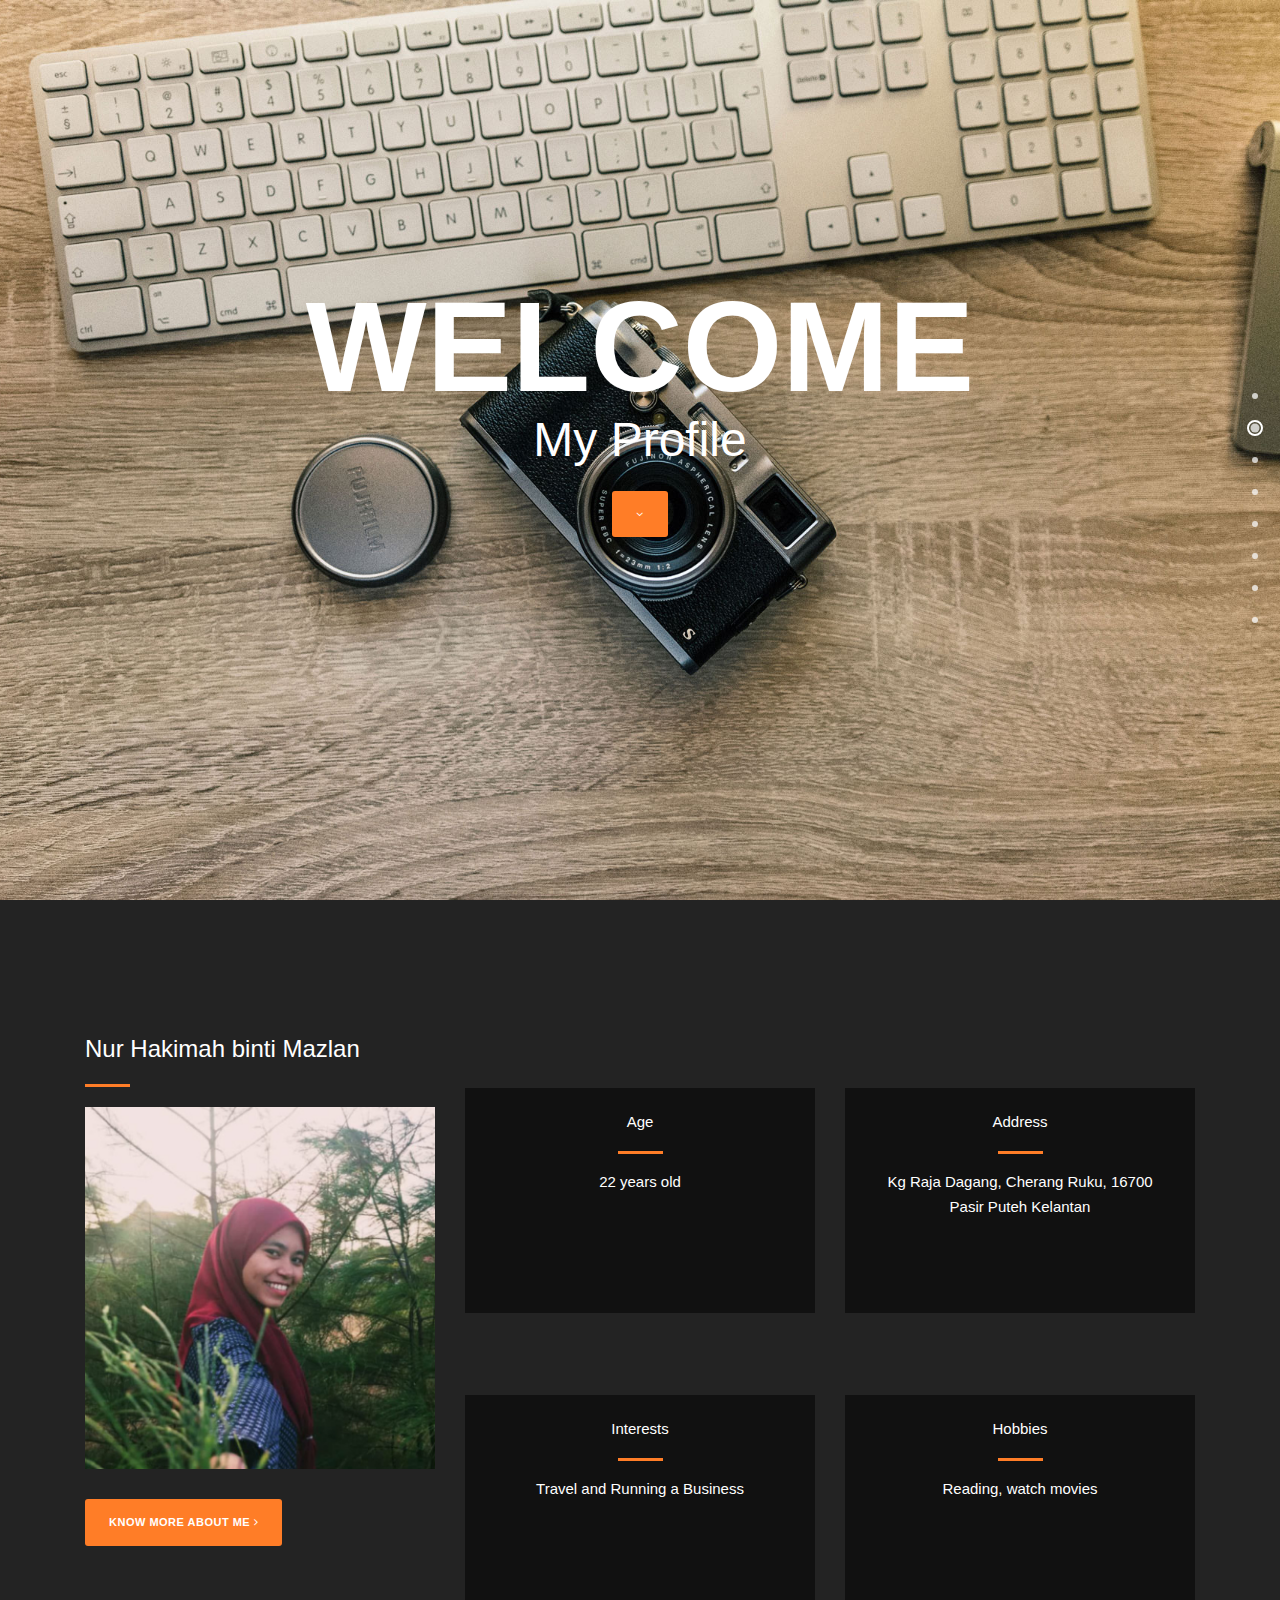
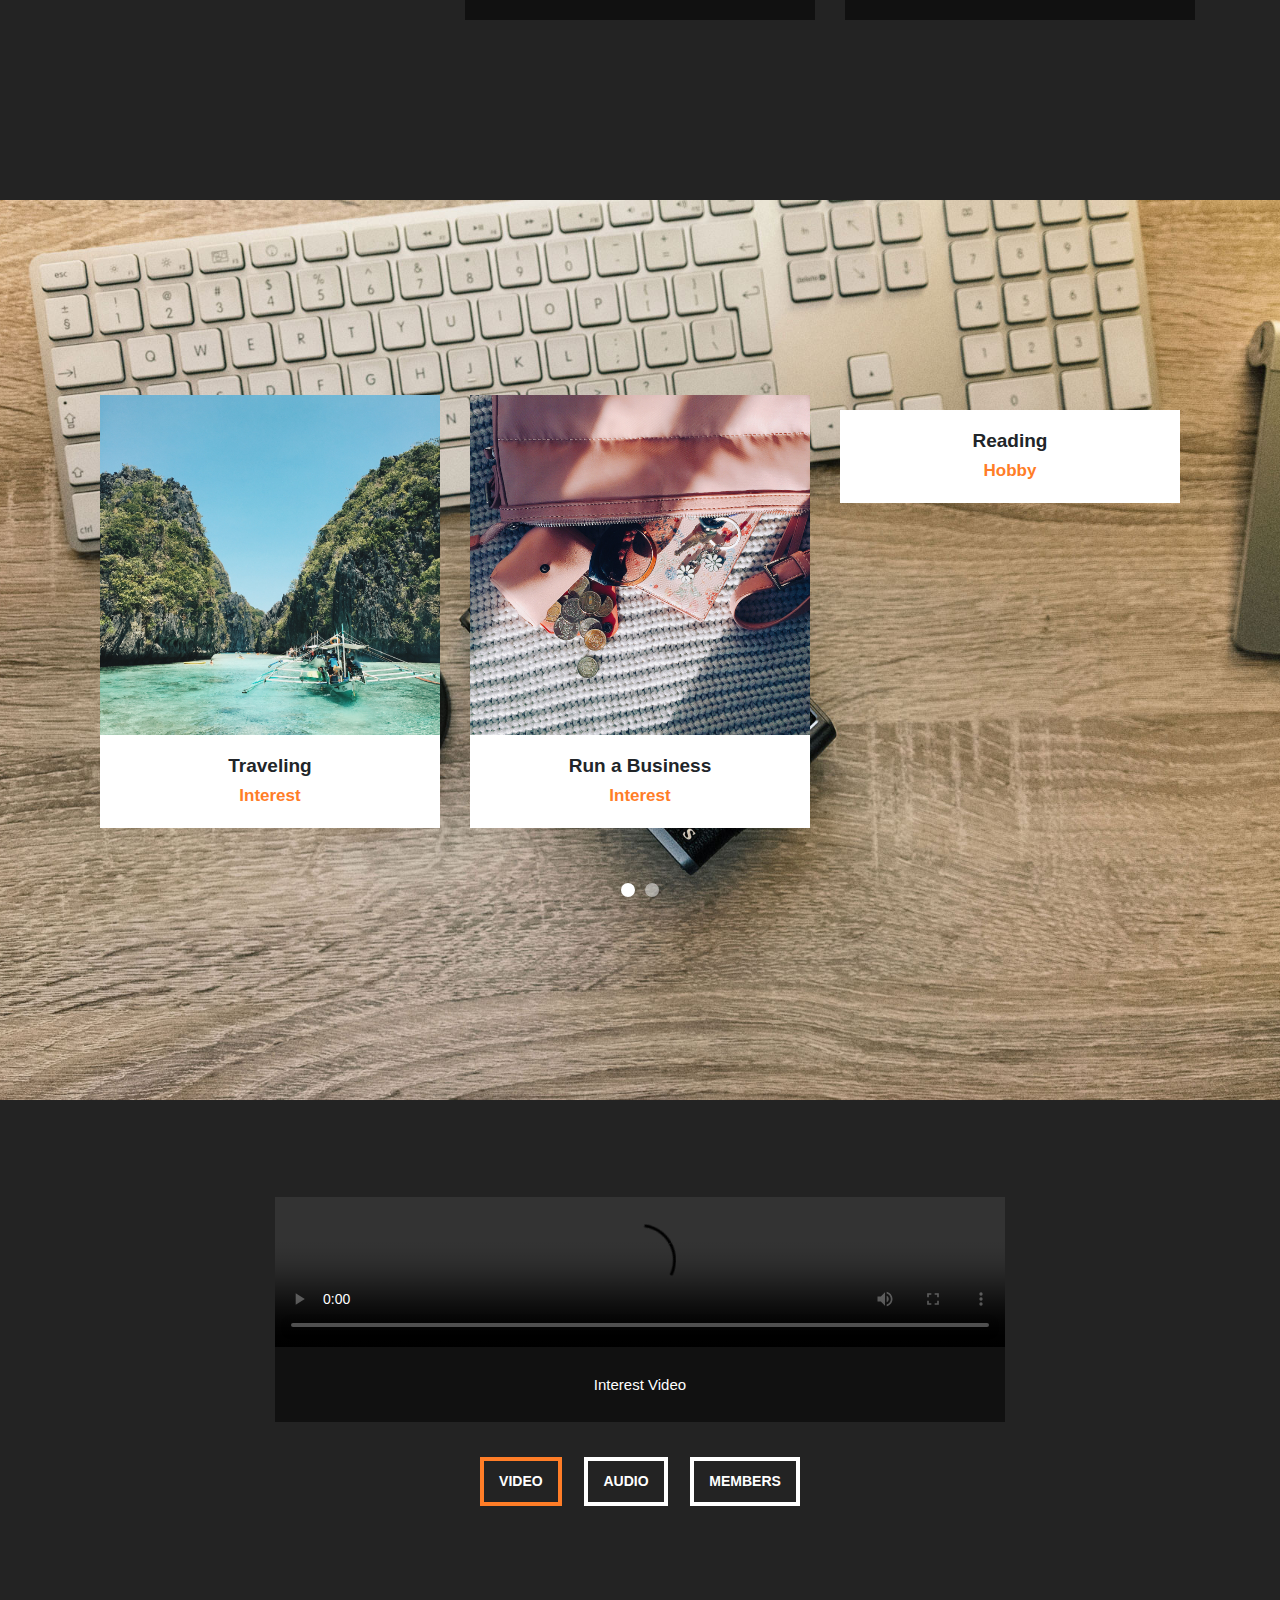
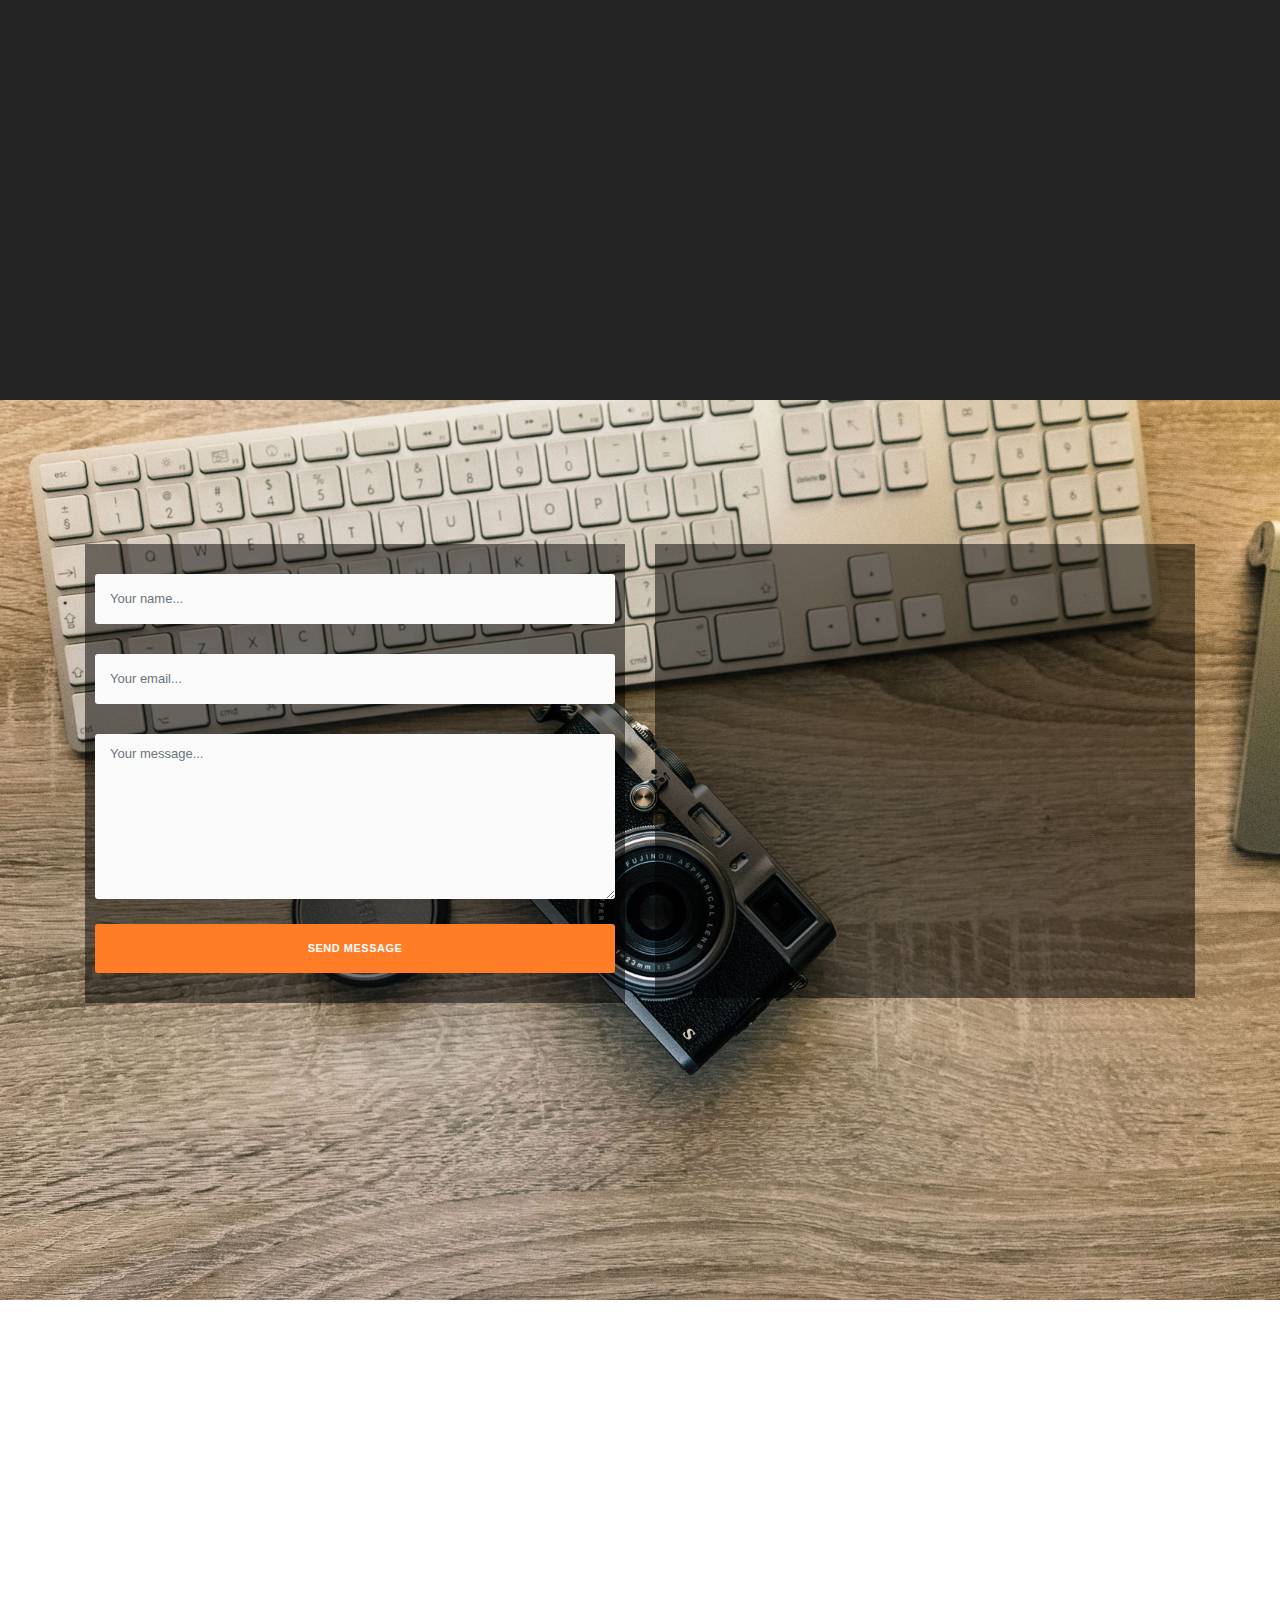
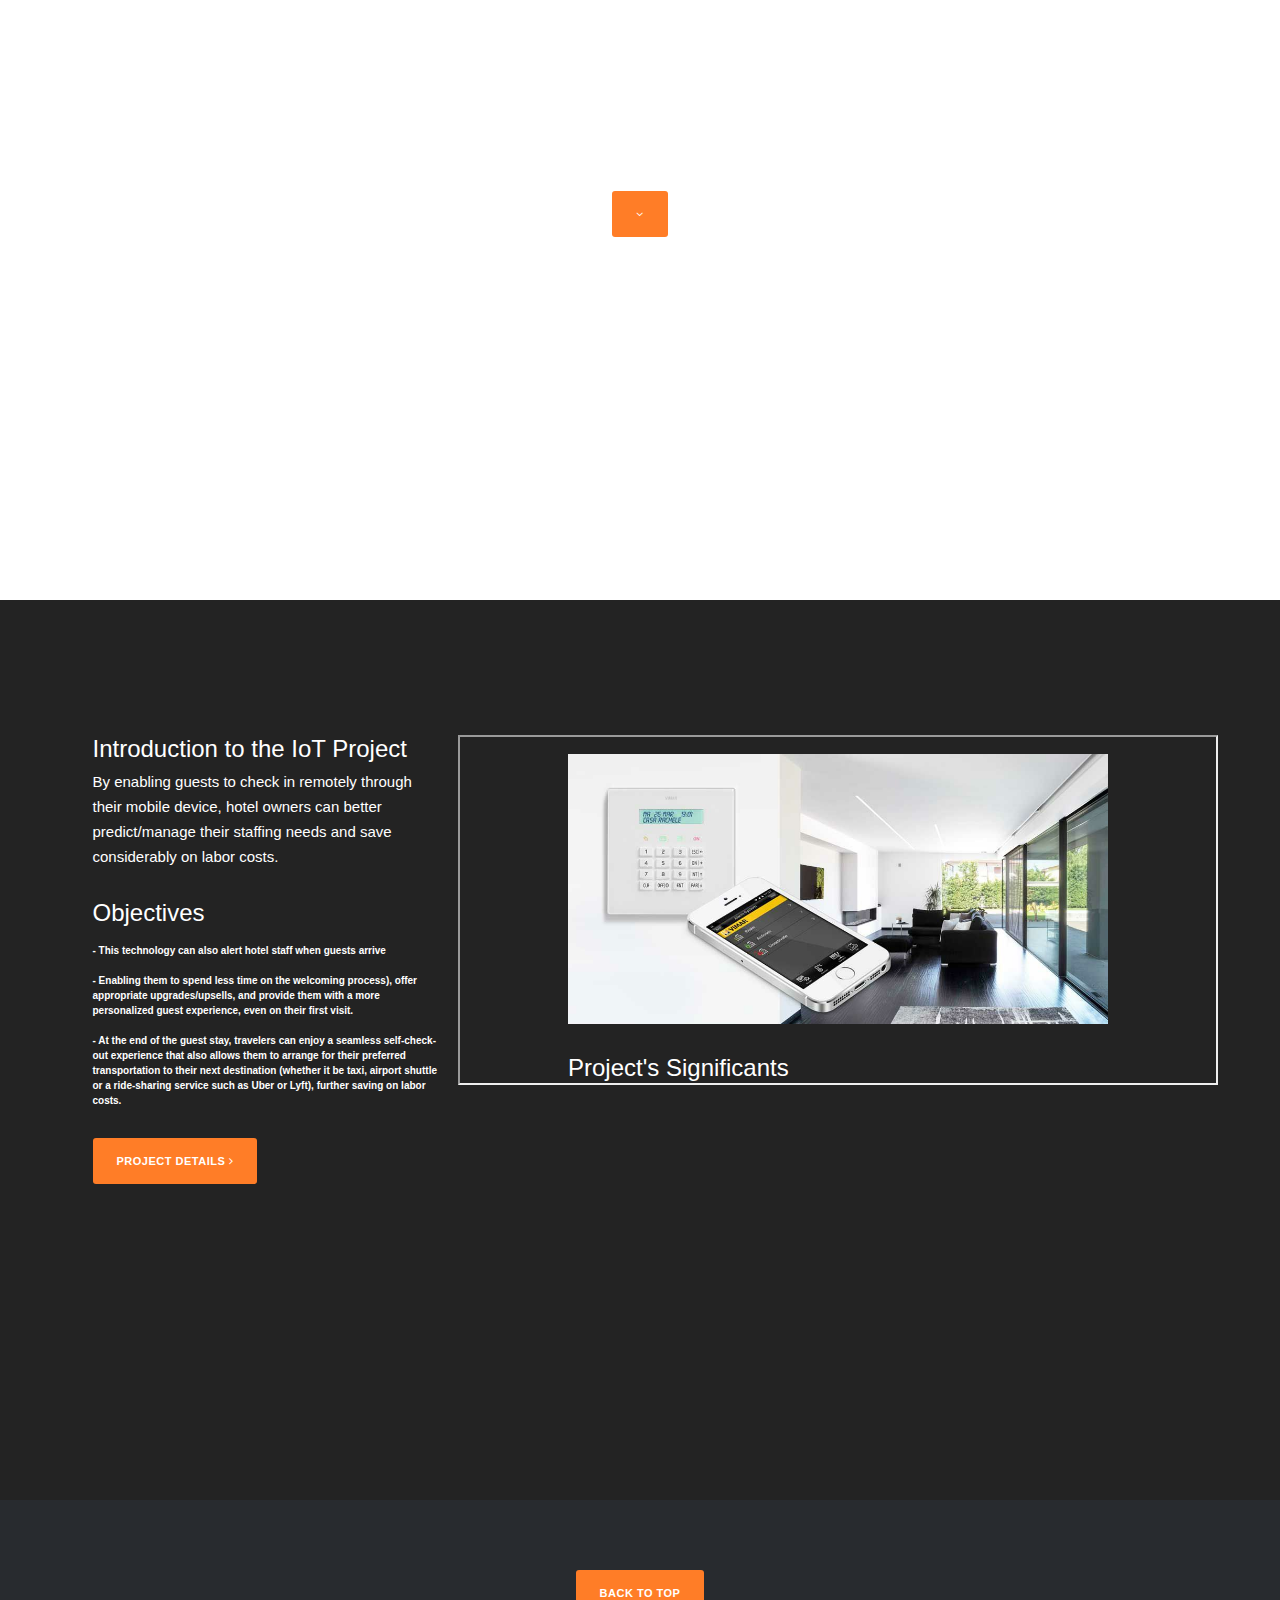
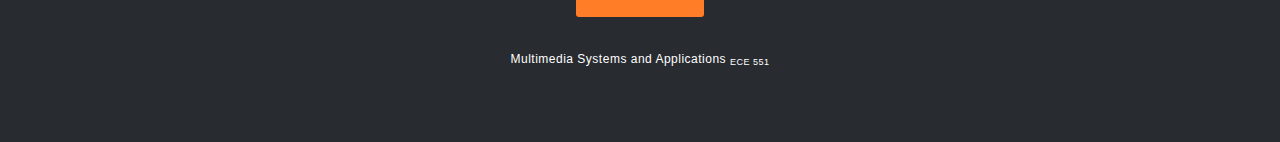
==== commit 765b164f: "latest" ====
--- a/index.html
+++ b/index.html
@@ -299,7 +299,7 @@
                                 <tr>
                                   <td class="containerImg"> <a href="img/original/1.jpg" data-lightbox="image-1"><img src="img/1.jpg" alt=""></a>
                                     <div class="overlay">
-                                        <-- SUPERSCRIPT-->
+                                        <!-- SUPERSCRIPT-->
                                         <div class="text">1<sup>st</sup> Member</div>
                                       </div></td>
                                   <td class="containerImg"> <a href="img/original/2.jpg" data-lightbox="image-1"><img src="img/2.jpg" alt=""></a>
@@ -370,13 +370,6 @@
                 </div>
                 <div class="col-md-6">
                     <div class="map">
-                    <!-- How to change your own map point
-                           1. Go to Google Maps
-                           2. Click on your location point
-                           3. Click "Share" and choose "Embed map" tab
-                           4. Copy only URL and paste it within the src="" field below
-                    -->
-
                         <iframe src="https://www.google.com/maps/embed?pb=!1m18!1m12!1m3!1d254027.6712408345!2d102.24934281802513!3d5.829895144699268!2m3!1f0!2f0!3f0!3m2!1i1024!2i768!4f13.1!3m3!1m2!1s0x31b69303e22ab74d%3A0x2f40431136950580!2sPasir%20Puteh%2C%20Kelantan!5e0!3m2!1sen!2smy!4v1606134556183!5m2!1sen!2smy" width="100%" height="390" frameborder="0" style="border:0" allowfullscreen></iframe>
                     </div>
                 </div>
@@ -415,7 +408,7 @@
                        </ul>
                         
                   
-                        <div class="primary-button"> <--  boleh jadi button untuk iframe-->
+                        <div class="primary-button">
                             <a href="#ifrm2">Project Details <i class="fa fa-angle-right" aria-hidden="true"></i></a>
                         </div>
                     </div>
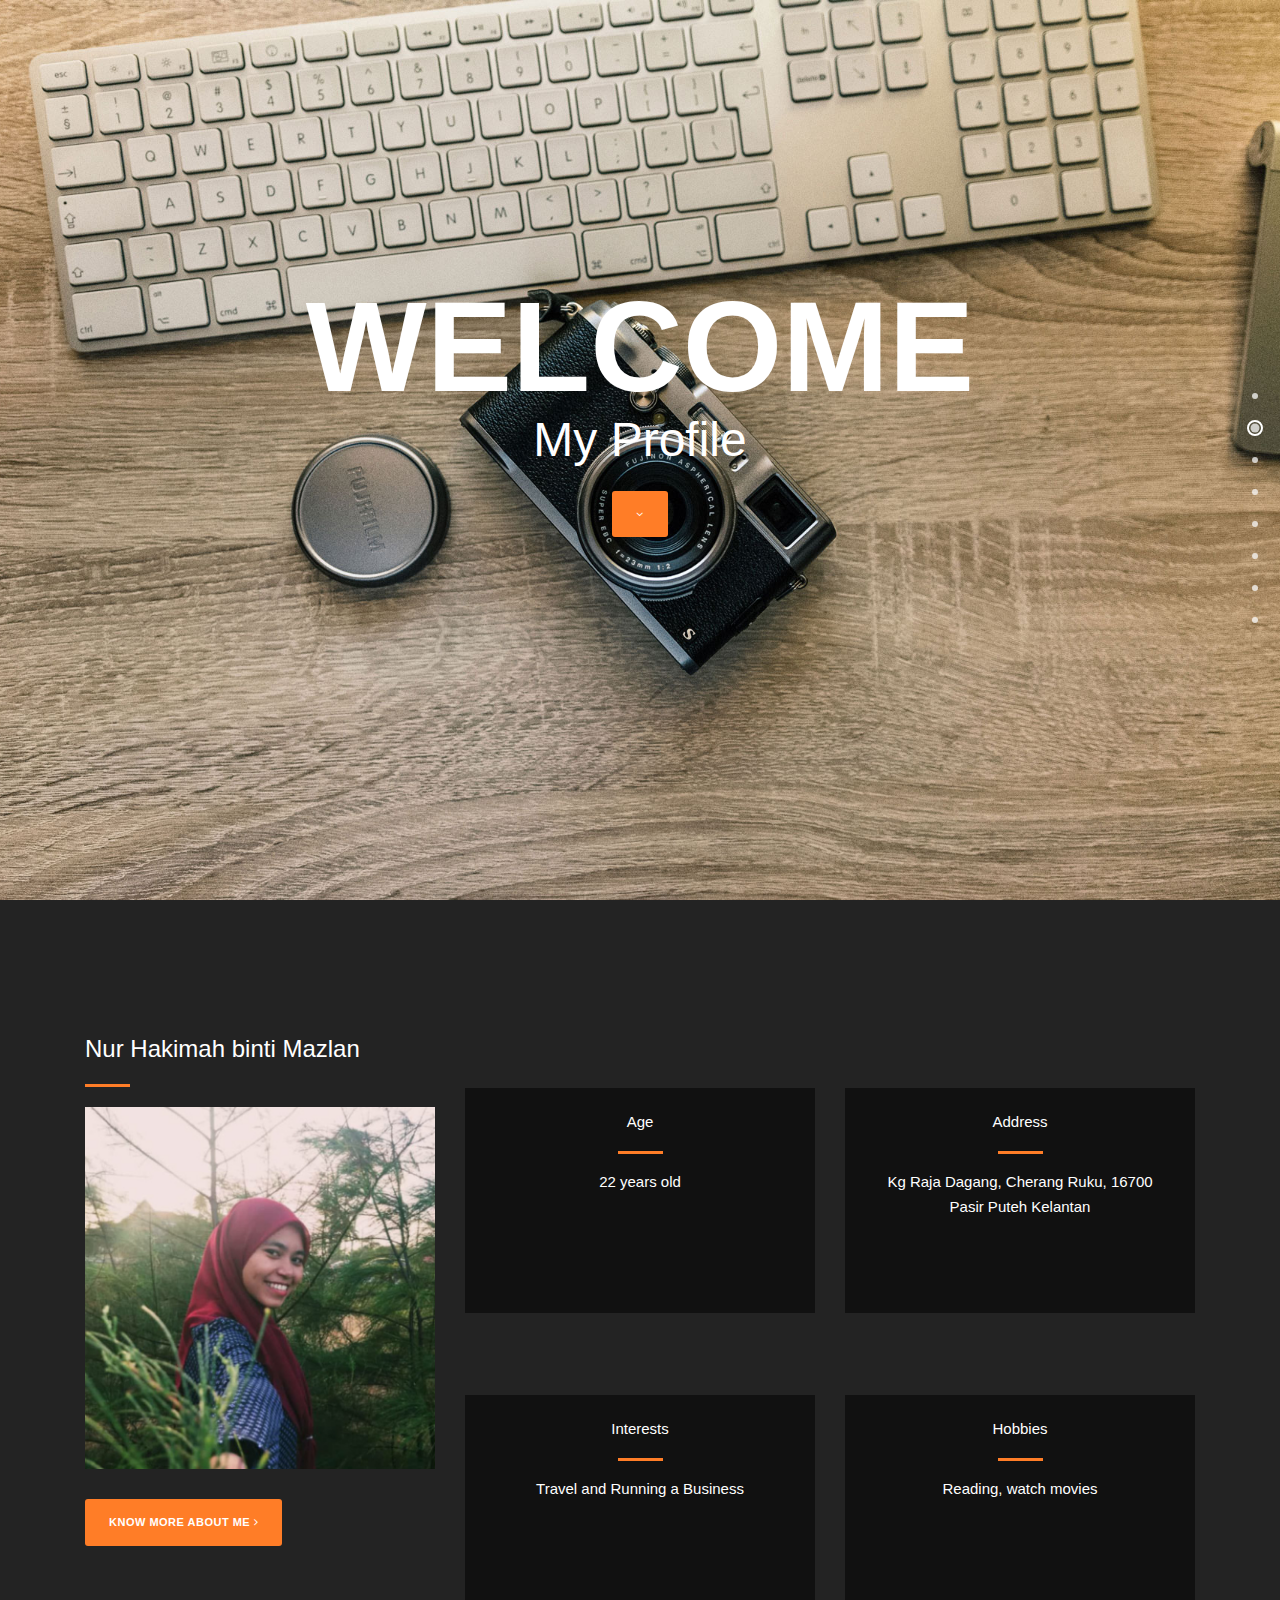
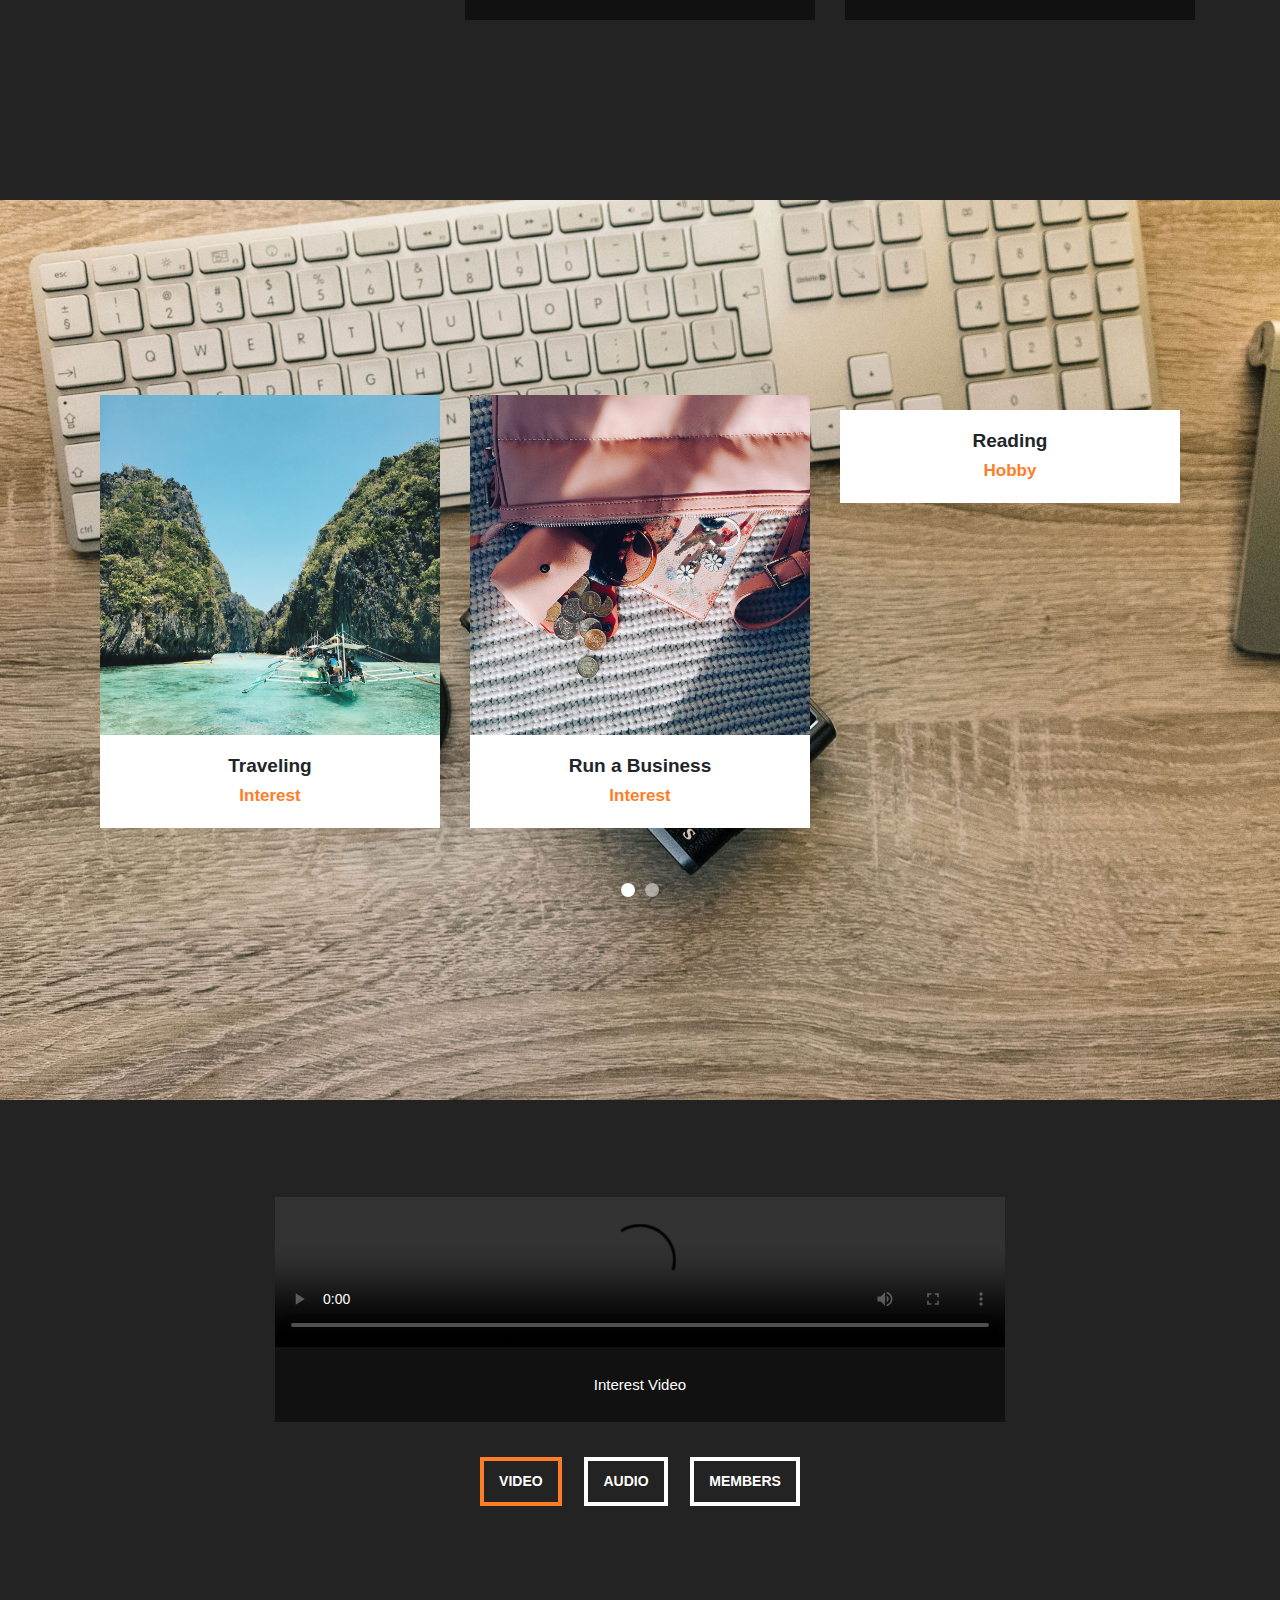
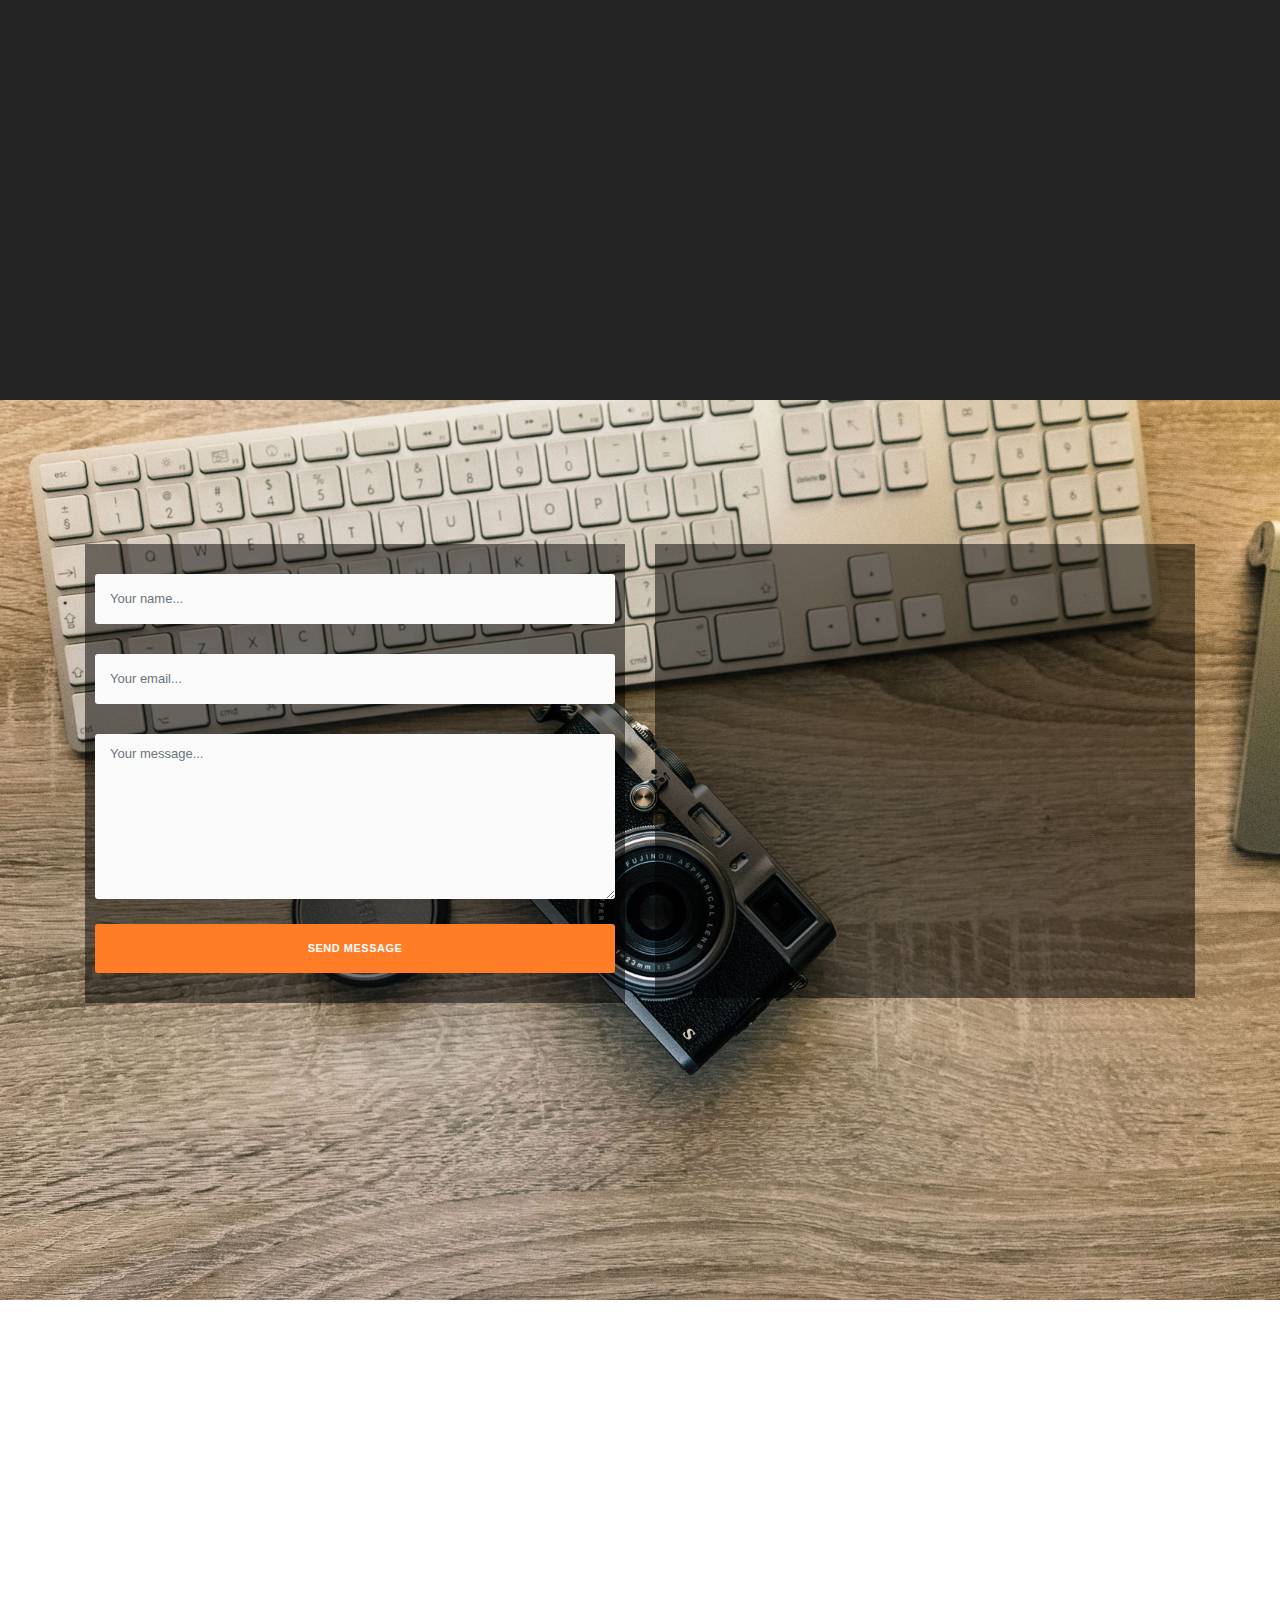
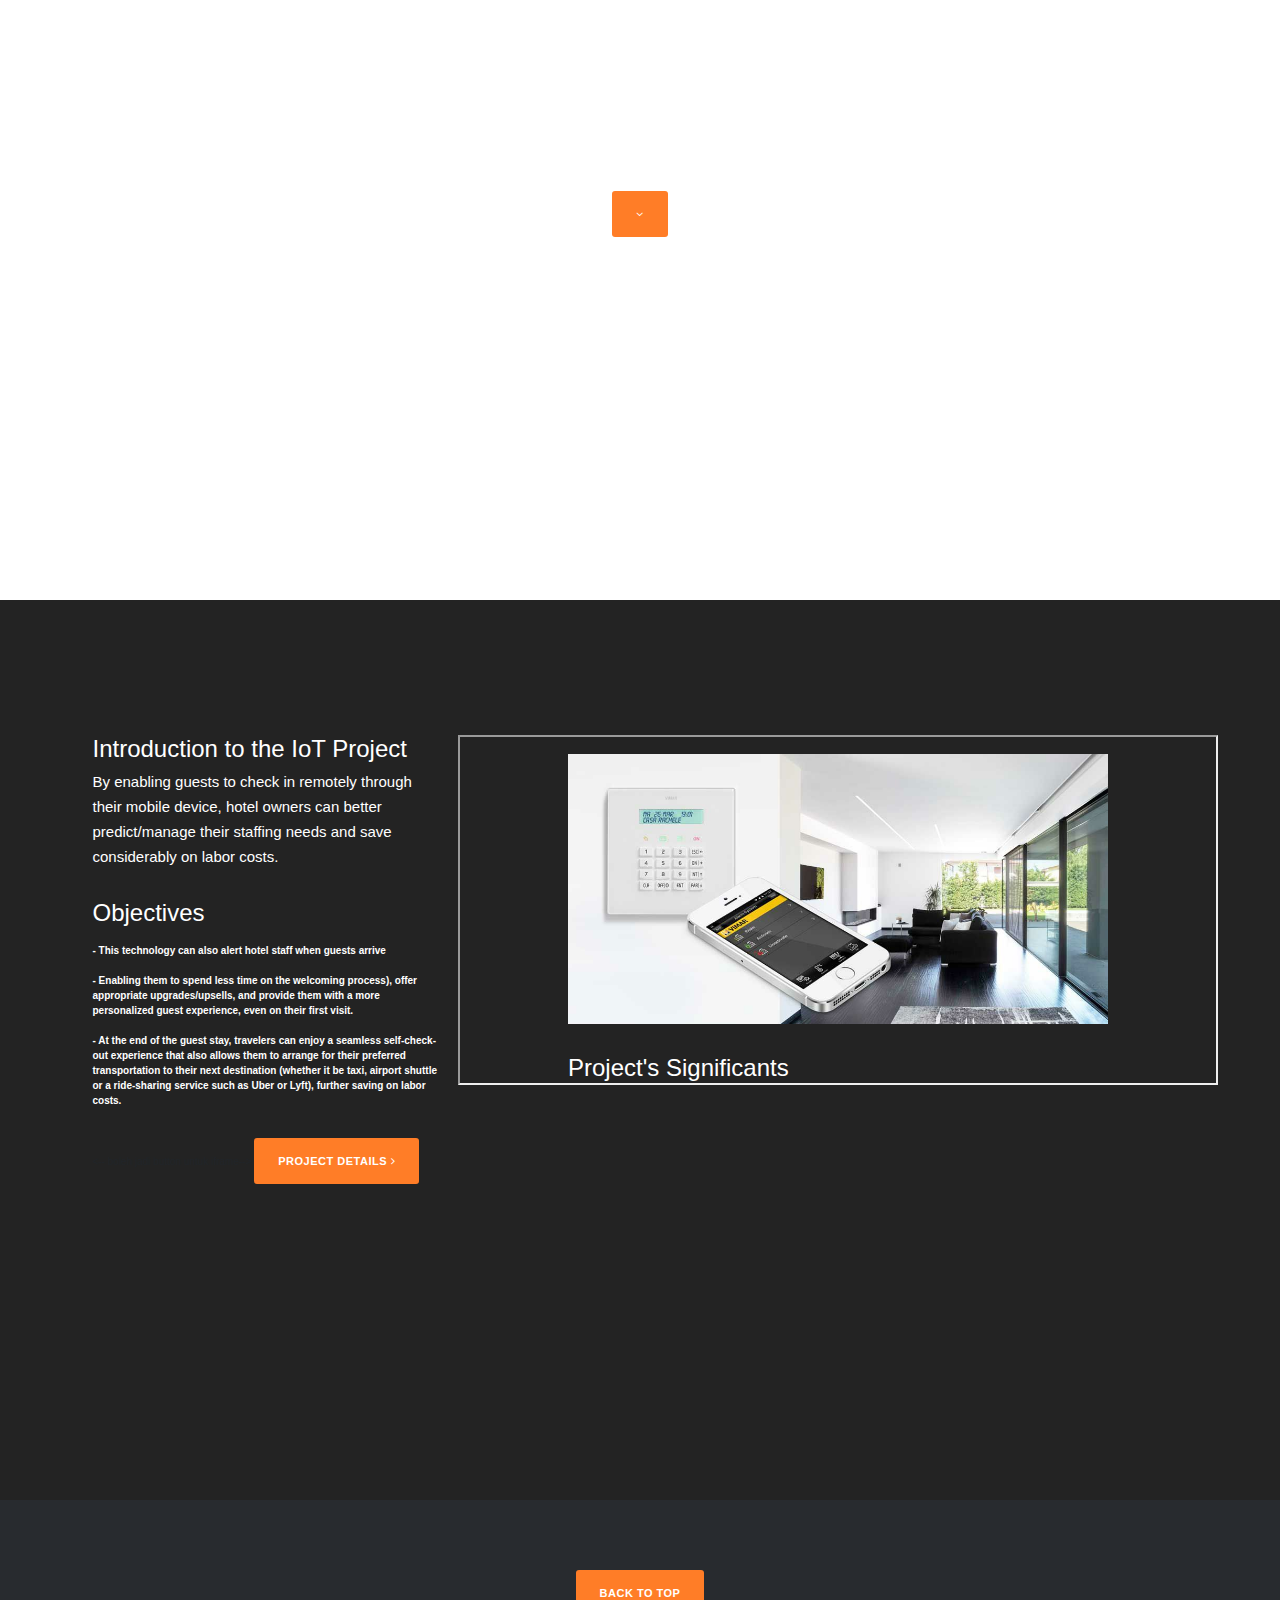
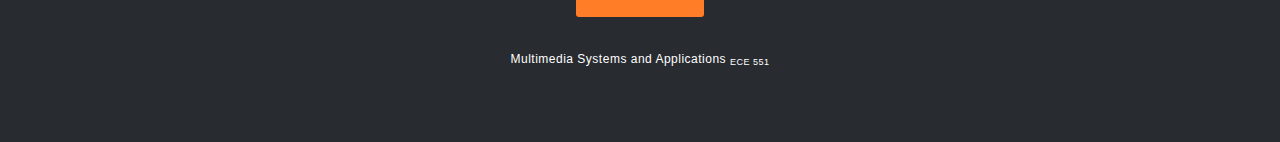
==== commit b066e846: "update" ====
--- a/index.html
+++ b/index.html
@@ -370,6 +370,13 @@
                 </div>
                 <div class="col-md-6">
                     <div class="map">
+                    <!-- How to change your own map point
+                           1. Go to Google Maps
+                           2. Click on your location point
+                           3. Click "Share" and choose "Embed map" tab
+                           4. Copy only URL and paste it within the src="" field below
+                    -->
+
                         <iframe src="https://www.google.com/maps/embed?pb=!1m18!1m12!1m3!1d254027.6712408345!2d102.24934281802513!3d5.829895144699268!2m3!1f0!2f0!3f0!3m2!1i1024!2i768!4f13.1!3m3!1m2!1s0x31b69303e22ab74d%3A0x2f40431136950580!2sPasir%20Puteh%2C%20Kelantan!5e0!3m2!1sen!2smy!4v1606134556183!5m2!1sen!2smy" width="100%" height="390" frameborder="0" style="border:0" allowfullscreen></iframe>
                     </div>
                 </div>
@@ -408,7 +415,7 @@
                        </ul>
                         
                   
-                        <div class="primary-button">
+                        <div class="primary-button"> <--  boleh jadi button untuk iframe-->
                             <a href="#ifrm2">Project Details <i class="fa fa-angle-right" aria-hidden="true"></i></a>
                         </div>
                     </div>
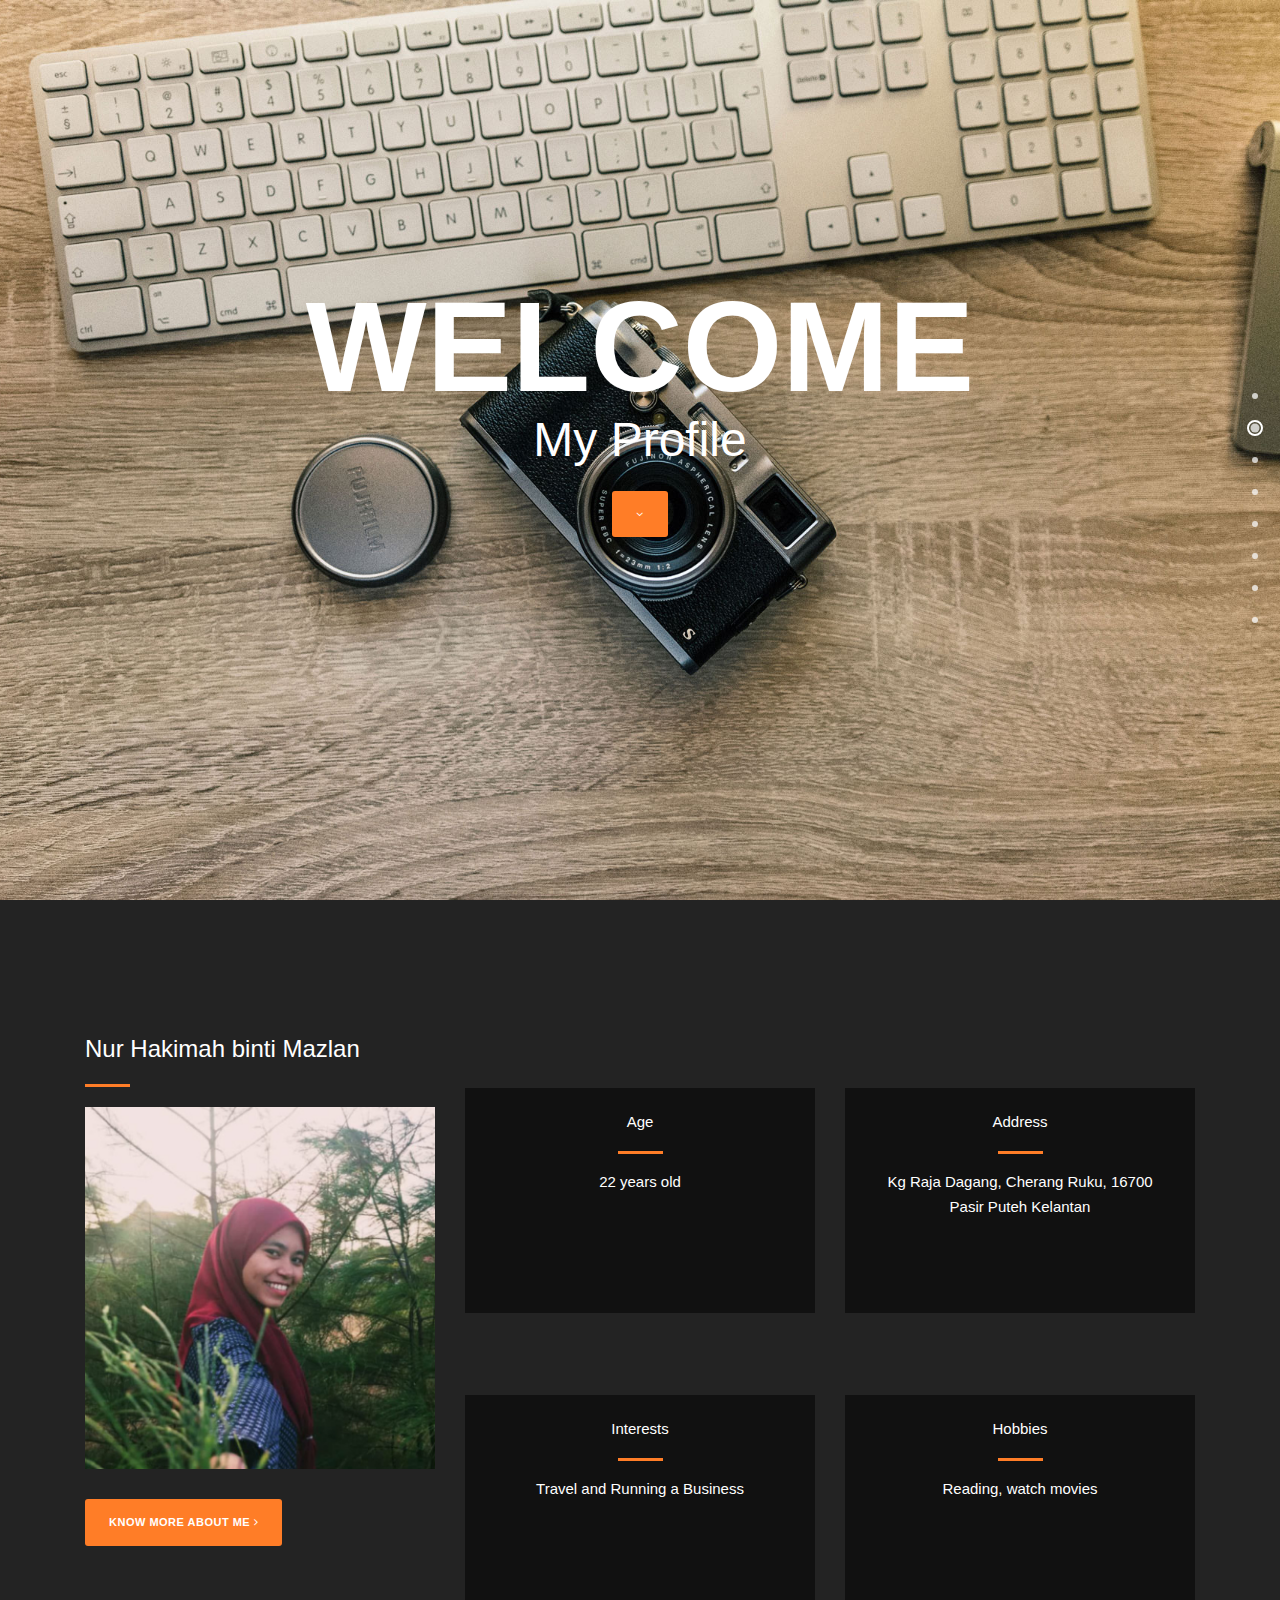
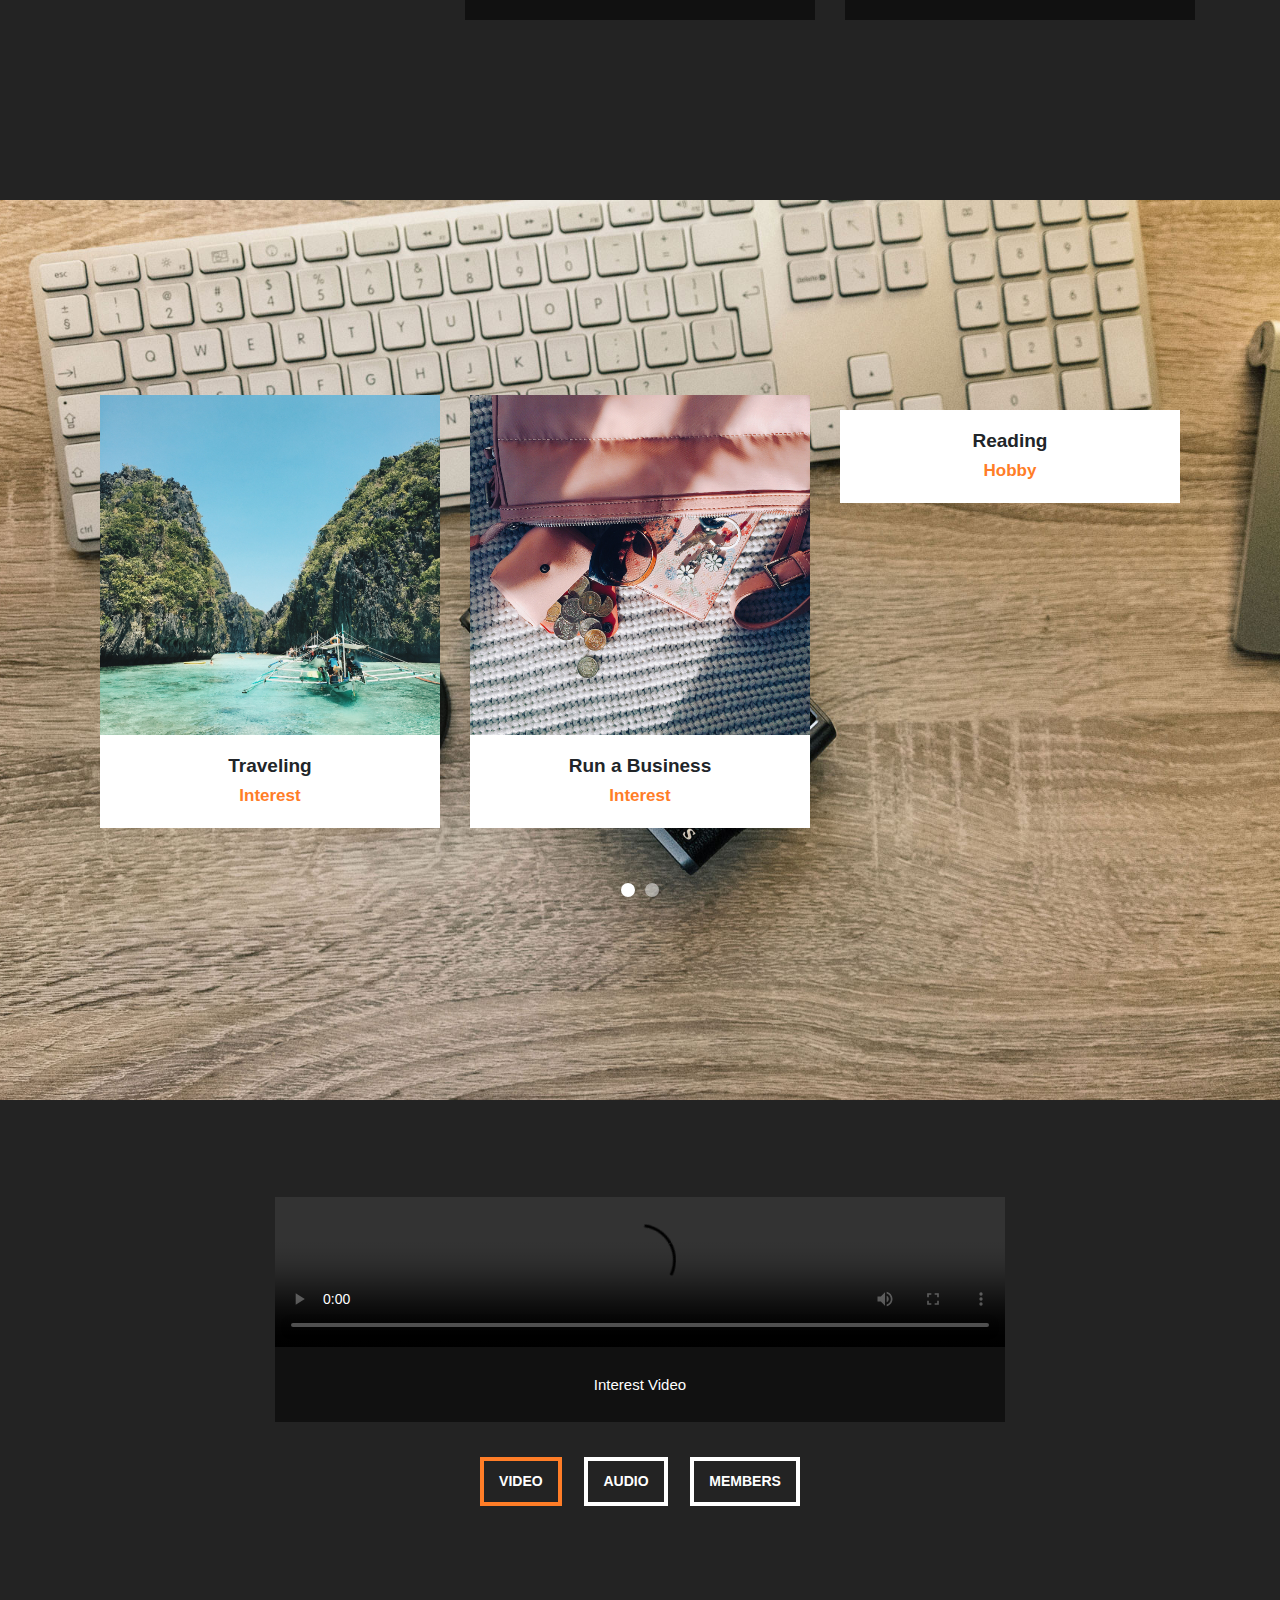
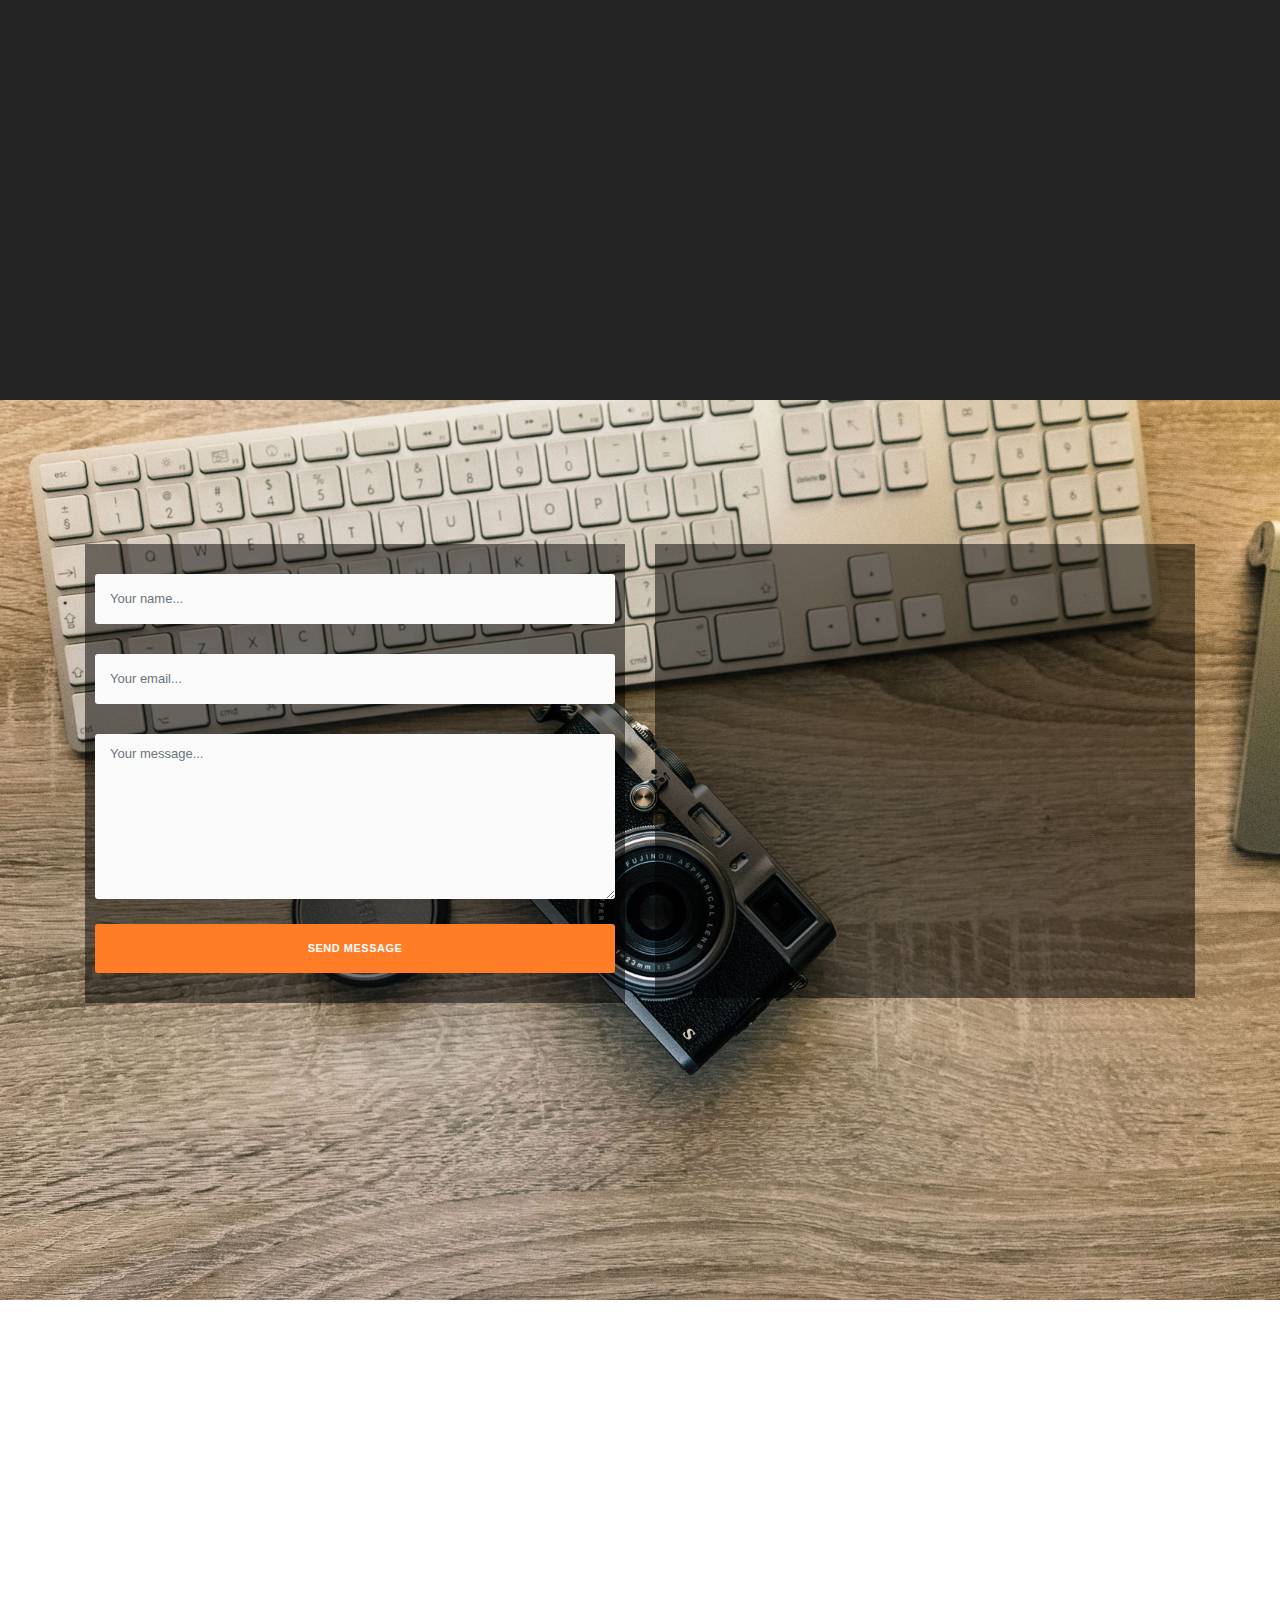
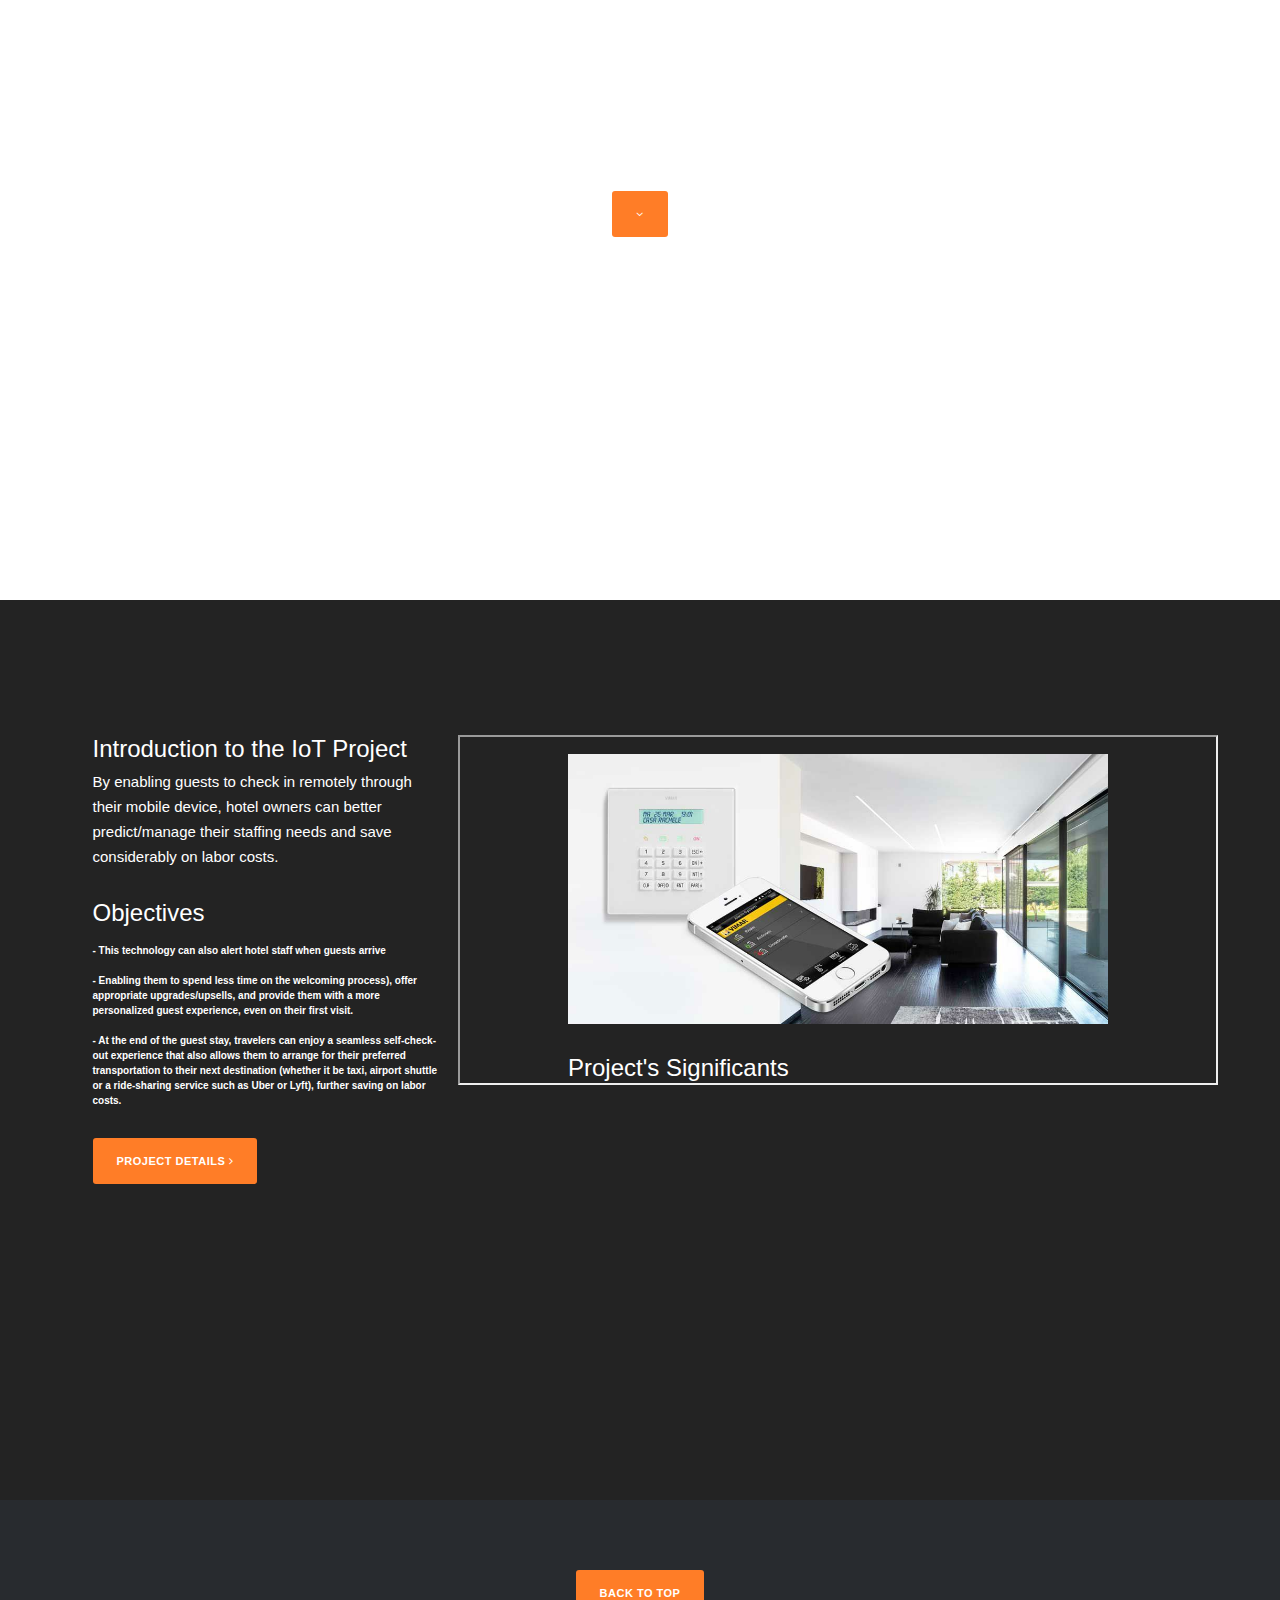
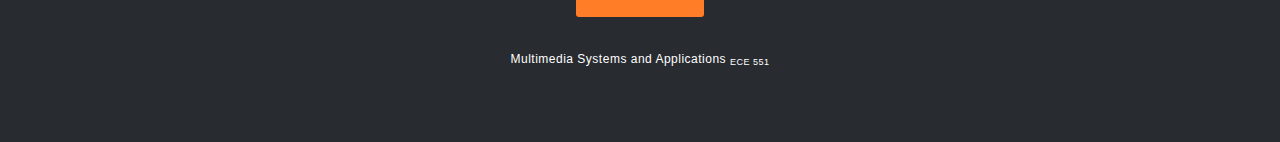
==== commit 2e7f5c1a: "Merge branch 'master' of https://github.com/faizalyaacob/hakimah-resume" ====
--- a/index.html
+++ b/index.html
@@ -370,13 +370,6 @@
                 </div>
                 <div class="col-md-6">
                     <div class="map">
-                    <!-- How to change your own map point
-                           1. Go to Google Maps
-                           2. Click on your location point
-                           3. Click "Share" and choose "Embed map" tab
-                           4. Copy only URL and paste it within the src="" field below
-                    -->
-
                         <iframe src="https://www.google.com/maps/embed?pb=!1m18!1m12!1m3!1d254027.6712408345!2d102.24934281802513!3d5.829895144699268!2m3!1f0!2f0!3f0!3m2!1i1024!2i768!4f13.1!3m3!1m2!1s0x31b69303e22ab74d%3A0x2f40431136950580!2sPasir%20Puteh%2C%20Kelantan!5e0!3m2!1sen!2smy!4v1606134556183!5m2!1sen!2smy" width="100%" height="390" frameborder="0" style="border:0" allowfullscreen></iframe>
                     </div>
                 </div>
@@ -415,7 +408,7 @@
                        </ul>
                         
                   
-                        <div class="primary-button"> <--  boleh jadi button untuk iframe-->
+                        <div class="primary-button">
                             <a href="#ifrm2">Project Details <i class="fa fa-angle-right" aria-hidden="true"></i></a>
                         </div>
                     </div>
